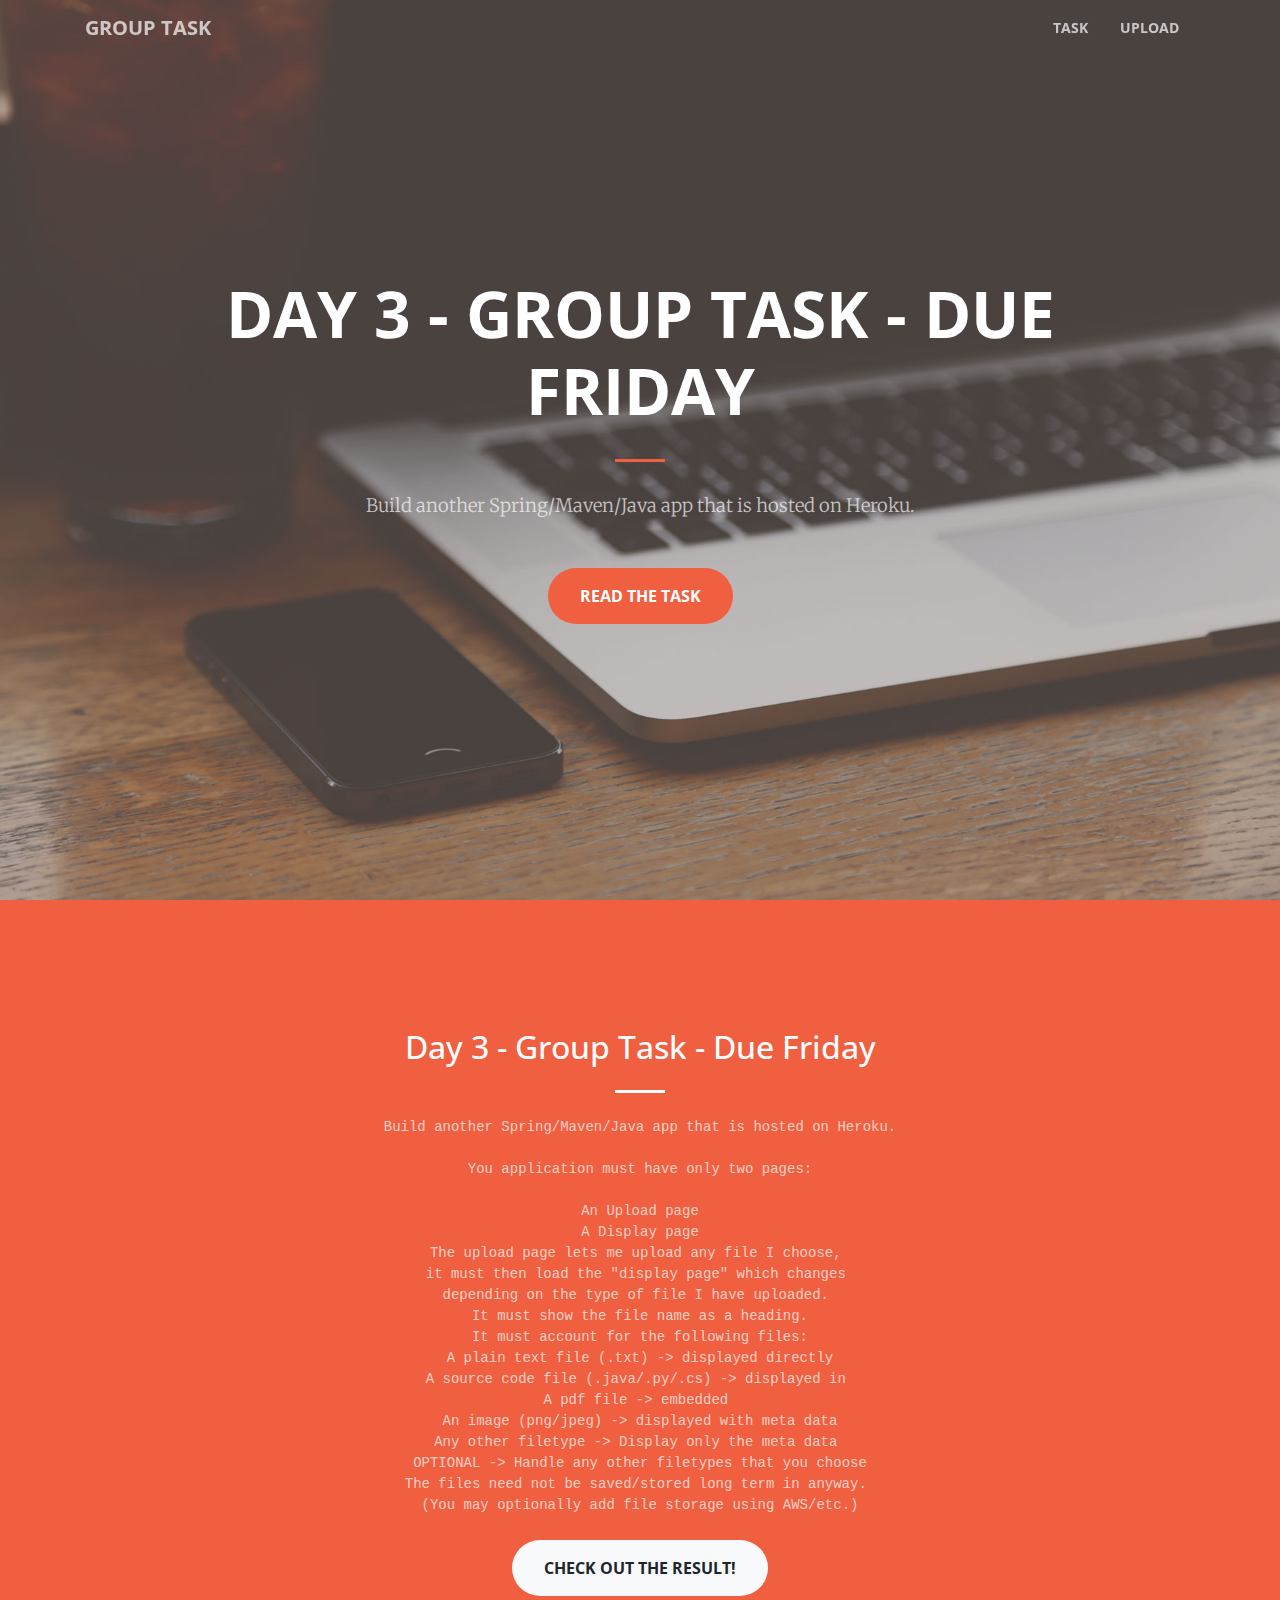
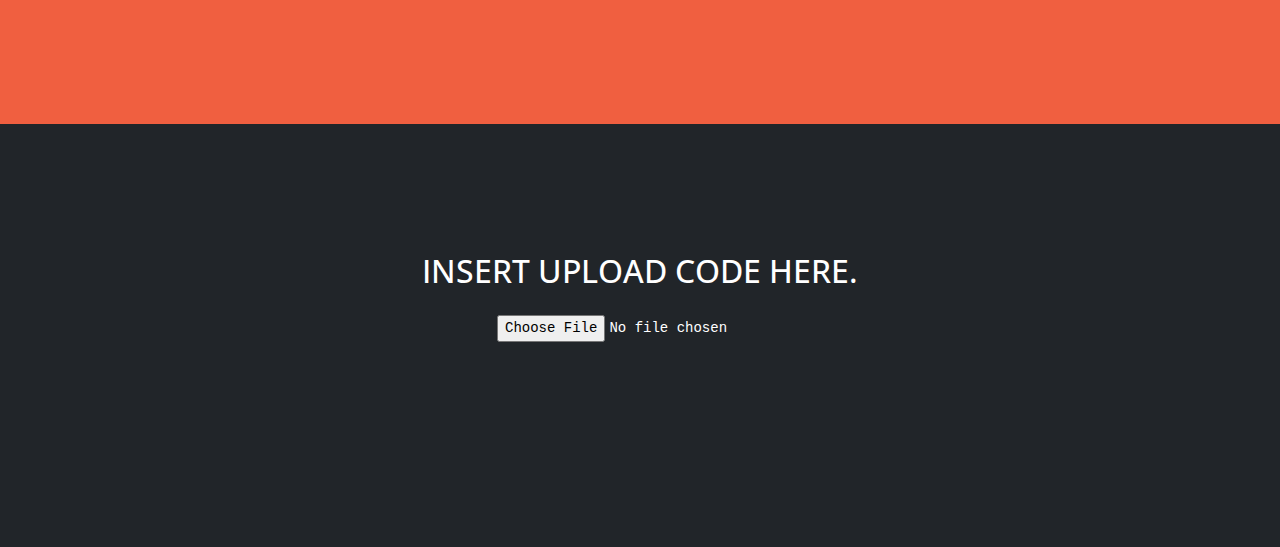
==== index.html @ e4bf0647 "Changes to html" ====
<!DOCTYPE html>
<html lang="no">

  <head>

    <meta charset="utf-8">
    <meta name="viewport" content="width=device-width, initial-scale=1, shrink-to-fit=no">
    <meta name="description" content="">
    <meta name="author" content="">

    <title>Weekly task, W4T2</title>

    <!-- Bootstrap core CSS -->
    <link href="vendor/bootstrap/css/bootstrap.min.css" rel="stylesheet">

    <!-- Custom fonts for this template -->
    <link href="vendor/fontawesome-free/css/all.min.css" rel="stylesheet" type="text/css">
    <link href='https://fonts.googleapis.com/css?family=Open+Sans:300italic,400italic,600italic,700italic,800italic,400,300,600,700,800' rel='stylesheet' type='text/css'>
    <link href='https://fonts.googleapis.com/css?family=Merriweather:400,300,300italic,400italic,700,700italic,900,900italic' rel='stylesheet' type='text/css'>

    <!-- Plugin CSS -->
    <link href="vendor/magnific-popup/magnific-popup.css" rel="stylesheet">

    <!-- Custom styles for this template -->
    <link href="css/creative.min.css" rel="stylesheet">

  </head>

  <body id="page-top">

    <!-- Navigation -->
    <nav class="navbar navbar-expand-lg navbar-light fixed-top" id="mainNav">
      <div class="container">
        <a class="navbar-brand js-scroll-trigger" href="#page-top">GROUP TASK</a>
        <button class="navbar-toggler navbar-toggler-right" type="button" data-toggle="collapse" data-target="#navbarResponsive" aria-controls="navbarResponsive" aria-expanded="false" aria-label="Toggle navigation">
          <span class="navbar-toggler-icon"></span>
        </button>
        <div class="collapse navbar-collapse" id="navbarResponsive">
          <ul class="navbar-nav ml-auto">
            <li class="nav-item">
              <a class="nav-link js-scroll-trigger" href="#task">Task</a>
            </li>
            <li class="nav-item">
              <a class="nav-link js-scroll-trigger" href="#upload">Upload</a>
            </li>
          </ul>
        </div>
      </div>
    </nav>

    <header class="masthead text-center text-white d-flex">
      <div class="container my-auto">
        <div class="row">
          <div class="col-lg-10 mx-auto">
            <h1 class="text-uppercase">
              <strong>Day 3 - Group Task - Due Friday</strong>
            </h1>
            <hr>
          </div>
          <div class="col-lg-8 mx-auto">
            <p class="text-faded mb-5">Build another Spring/Maven/Java app that is hosted on Heroku.</p>
            <a class="btn btn-primary btn-xl js-scroll-trigger" href="#task">Read the task</a>
          </div>
        </div>
      </div>
    </header>

    <section class="bg-primary" id="task">
      <div class="container">
        <div class="row">
          <div class="col-lg-8 mx-auto text-center">
            <h2 class="section-heading text-white">Day 3 - Group Task - Due Friday</h2>
            <hr class="light my-4">
            <pre class="text-faded mb-4">Build another Spring/Maven/Java app that is hosted on Heroku.

You application must have only two pages:

An Upload page
A Display page
The upload page lets me upload any file I choose, 
it must then load the "display page" which changes 
depending on the type of file I have uploaded. 
It must show the file name as a heading.
It must account for the following files:
A plain text file (.txt) -> displayed directly
A source code file (.java/.py/.cs) -> displayed in <code>
A pdf file -> embedded 
An image (png/jpeg) -> displayed with meta data
Any other filetype -> Display only the meta data 
OPTIONAL -> Handle any other filetypes that you choose
The files need not be saved/stored long term in anyway. 
(You may optionally add file storage using AWS/etc.)</pre>
            <a class="btn btn-light btn-xl js-scroll-trigger" href="#upload">Check out the result!</a>
          </div>
        </div>
      </div>
    </section>

    

    <section id ="upload" class="bg-dark text-white">
      <div class="container text-center">
        <h2 class="mb-4">INSERT UPLOAD CODE HERE.</h2>
        <form action="/action_page.php">
          <input type="file">
            </br>
          </br>
          <a  id="submit" class="btn btn-light btn-xl sr-button" href="second.html#present">Upload files</a>
        </form>
        
      </div>
    </section>


    <!-- Bootstrap core JavaScript -->
    <script src="vendor/jquery/jquery.min.js"></script>
    <script src="vendor/bootstrap/js/bootstrap.bundle.min.js"></script>

    <!-- Plugin JavaScript -->
    <script src="vendor/jquery-easing/jquery.easing.min.js"></script>
    <script src="vendor/scrollreveal/scrollreveal.min.js"></script>
    <script src="vendor/magnific-popup/jquery.magnific-popup.min.js"></script>

    <!-- Custom scripts for this template -->
    <script src="js/creative.min.js"></script>

  </body>

</html>
---- vendor/fontawesome-free/css/all.min.css ----
/*!
 * Font Awesome Free 5.3.1 by @fontawesome - https://fontawesome.com
 * License - https://fontawesome.com/license/free (Icons: CC BY 4.0, Fonts: SIL OFL 1.1, Code: MIT License)
 */
.fa,.fab,.fal,.far,.fas{-moz-osx-font-smoothing:grayscale;-webkit-font-smoothing:antialiased;display:inline-block;font-style:normal;font-variant:normal;text-rendering:auto;line-height:1}.fa-lg{font-size:1.33333em;line-height:.75em;vertical-align:-.0667em}.fa-xs{font-size:.75em}.fa-sm{font-size:.875em}.fa-1x{font-size:1em}.fa-2x{font-size:2em}.fa-3x{font-size:3em}.fa-4x{font-size:4em}.fa-5x{font-size:5em}.fa-6x{font-size:6em}.fa-7x{font-size:7em}.fa-8x{font-size:8em}.fa-9x{font-size:9em}.fa-10x{font-size:10em}.fa-fw{text-align:center;width:1.25em}.fa-ul{list-style-type:none;margin-left:2.5em;padding-left:0}.fa-ul>li{position:relative}.fa-li{left:-2em;position:absolute;text-align:center;width:2em;line-height:inherit}.fa-border{border:.08em solid #eee;border-radius:.1em;padding:.2em .25em .15em}.fa-pull-left{float:left}.fa-pull-right{float:right}.fa.fa-pull-left,.fab.fa-pull-left,.fal.fa-pull-left,.far.fa-pull-left,.fas.fa-pull-left{margin-right:.3em}.fa.fa-pull-right,.fab.fa-pull-right,.fal.fa-pull-right,.far.fa-pull-right,.fas.fa-pull-right{margin-left:.3em}.fa-spin{animation:fa-spin 2s infinite linear}.fa-pulse{animation:fa-spin 1s infinite steps(8)}@keyframes fa-spin{0%{transform:rotate(0deg)}to{transform:rotate(1turn)}}.fa-rotate-90{-ms-filter:"progid:DXImageTransform.Microsoft.BasicImage(rotation=1)";transform:rotate(90deg)}.fa-rotate-180{-ms-filter:"progid:DXImageTransform.Microsoft.BasicImage(rotation=2)";transform:rotate(180deg)}.fa-rotate-270{-ms-filter:"progid:DXImageTransform.Microsoft.BasicImage(rotation=3)";transform:rotate(270deg)}.fa-flip-horizontal{-ms-filter:"progid:DXImageTransform.Microsoft.BasicImage(rotation=0, mirror=1)";transform:scaleX(-1)}.fa-flip-vertical{transform:scaleY(-1)}.fa-flip-horizontal.fa-flip-vertical,.fa-flip-vertical{-ms-filter:"progid:DXImageTransform.Microsoft.BasicImage(rotation=2, mirror=1)"}.fa-flip-horizontal.fa-flip-vertical{transform:scale(-1)}:root .fa-flip-horizontal,:root .fa-flip-vertical,:root .fa-rotate-90,:root .fa-rotate-180,:root .fa-rotate-270{-webkit-filter:none;filter:none}.fa-stack{display:inline-block;height:2em;line-height:2em;position:relative;vertical-align:middle;width:2em}.fa-stack-1x,.fa-stack-2x{left:0;position:absolute;text-align:center;width:100%}.fa-stack-1x{line-height:inherit}.fa-stack-2x{font-size:2em}.fa-inverse{color:#fff}.fa-500px:before{content:"\f26e"}.fa-accessible-icon:before{content:"\f368"}.fa-accusoft:before{content:"\f369"}.fa-ad:before{content:"\f641"}.fa-address-book:before{content:"\f2b9"}.fa-address-card:before{content:"\f2bb"}.fa-adjust:before{content:"\f042"}.fa-adn:before{content:"\f170"}.fa-adversal:before{content:"\f36a"}.fa-affiliatetheme:before{content:"\f36b"}.fa-air-freshener:before{content:"\f5d0"}.fa-algolia:before{content:"\f36c"}.fa-align-center:before{content:"\f037"}.fa-align-justify:before{content:"\f039"}.fa-align-left:before{content:"\f036"}.fa-align-right:before{content:"\f038"}.fa-alipay:before{content:"\f642"}.fa-allergies:before{content:"\f461"}.fa-amazon:before{content:"\f270"}.fa-amazon-pay:before{content:"\f42c"}.fa-ambulance:before{content:"\f0f9"}.fa-american-sign-language-interpreting:before{content:"\f2a3"}.fa-amilia:before{content:"\f36d"}.fa-anchor:before{content:"\f13d"}.fa-android:before{content:"\f17b"}.fa-angellist:before{content:"\f209"}.fa-angle-double-down:before{content:"\f103"}.fa-angle-double-left:before{content:"\f100"}.fa-angle-double-right:before{content:"\f101"}.fa-angle-double-up:before{content:"\f102"}.fa-angle-down:before{content:"\f107"}.fa-angle-left:before{content:"\f104"}.fa-angle-right:before{content:"\f105"}.fa-angle-up:before{content:"\f106"}.fa-angry:before{content:"\f556"}.fa-angrycreative:before{content:"\f36e"}.fa-angular:before{content:"\f420"}.fa-ankh:before{content:"\f644"}.fa-app-store:before{content:"\f36f"}.fa-app-store-ios:before{content:"\f370"}.fa-apper:before{content:"\f371"}.fa-apple:before{content:"\f179"}.fa-apple-alt:before{content:"\f5d1"}.fa-apple-pay:before{content:"\f415"}.fa-archive:before{content:"\f187"}.fa-archway:before{content:"\f557"}.fa-arrow-alt-circle-down:before{content:"\f358"}.fa-arrow-alt-circle-left:before{content:"\f359"}.fa-arrow-alt-circle-right:before{content:"\f35a"}.fa-arrow-alt-circle-up:before{content:"\f35b"}.fa-arrow-circle-down:before{content:"\f0ab"}.fa-arrow-circle-left:before{content:"\f0a8"}.fa-arrow-circle-right:before{content:"\f0a9"}.fa-arrow-circle-up:before{content:"\f0aa"}.fa-arrow-down:before{content:"\f063"}.fa-arrow-left:before{content:"\f060"}.fa-arrow-right:before{content:"\f061"}.fa-arrow-up:before{content:"\f062"}.fa-arrows-alt:before{content:"\f0b2"}.fa-arrows-alt-h:before{content:"\f337"}.fa-arrows-alt-v:before{content:"\f338"}.fa-assistive-listening-systems:before{content:"\f2a2"}.fa-asterisk:before{content:"\f069"}.fa-asymmetrik:before{content:"\f372"}.fa-at:before{content:"\f1fa"}.fa-atlas:before{content:"\f558"}.fa-atom:before{content:"\f5d2"}.fa-audible:before{content:"\f373"}.fa-audio-description:before{content:"\f29e"}.fa-autoprefixer:before{content:"\f41c"}.fa-avianex:before{content:"\f374"}.fa-aviato:before{content:"\f421"}.fa-award:before{content:"\f559"}.fa-aws:before{content:"\f375"}.fa-backspace:before{content:"\f55a"}.fa-backward:before{content:"\f04a"}.fa-balance-scale:before{content:"\f24e"}.fa-ban:before{content:"\f05e"}.fa-band-aid:before{content:"\f462"}.fa-bandcamp:before{content:"\f2d5"}.fa-barcode:before{content:"\f02a"}.fa-bars:before{content:"\f0c9"}.fa-baseball-ball:before{content:"\f433"}.fa-basketball-ball:before{content:"\f434"}.fa-bath:before{content:"\f2cd"}.fa-battery-empty:before{content:"\f244"}.fa-battery-full:before{content:"\f240"}.fa-battery-half:before{content:"\f242"}.fa-battery-quarter:before{content:"\f243"}.fa-battery-three-quarters:before{content:"\f241"}.fa-bed:before{content:"\f236"}.fa-beer:before{content:"\f0fc"}.fa-behance:before{content:"\f1b4"}.fa-behance-square:before{content:"\f1b5"}.fa-bell:before{content:"\f0f3"}.fa-bell-slash:before{content:"\f1f6"}.fa-bezier-curve:before{content:"\f55b"}.fa-bible:before{content:"\f647"}.fa-bicycle:before{content:"\f206"}.fa-bimobject:before{content:"\f378"}.fa-binoculars:before{content:"\f1e5"}.fa-birthday-cake:before{content:"\f1fd"}.fa-bitbucket:before{content:"\f171"}.fa-bitcoin:before{content:"\f379"}.fa-bity:before{content:"\f37a"}.fa-black-tie:before{content:"\f27e"}.fa-blackberry:before{content:"\f37b"}.fa-blender:before{content:"\f517"}.fa-blind:before{content:"\f29d"}.fa-blogger:before{content:"\f37c"}.fa-blogger-b:before{content:"\f37d"}.fa-bluetooth:before{content:"\f293"}.fa-bluetooth-b:before{content:"\f294"}.fa-bold:before{content:"\f032"}.fa-bolt:before{content:"\f0e7"}.fa-bomb:before{content:"\f1e2"}.fa-bone:before{content:"\f5d7"}.fa-bong:before{content:"\f55c"}.fa-book:before{content:"\f02d"}.fa-book-open:before{content:"\f518"}.fa-book-reader:before{content:"\f5da"}.fa-bookmark:before{content:"\f02e"}.fa-bowling-ball:before{content:"\f436"}.fa-box:before{content:"\f466"}.fa-box-open:before{content:"\f49e"}.fa-boxes:before{content:"\f468"}.fa-braille:before{content:"\f2a1"}.fa-brain:before{content:"\f5dc"}.fa-briefcase:before{content:"\f0b1"}.fa-briefcase-medical:before{content:"\f469"}.fa-broadcast-tower:before{content:"\f519"}.fa-broom:before{content:"\f51a"}.fa-brush:before{content:"\f55d"}.fa-btc:before{content:"\f15a"}.fa-bug:before{content:"\f188"}.fa-building:before{content:"\f1ad"}.fa-bullhorn:before{content:"\f0a1"}.fa-bullseye:before{content:"\f140"}.fa-burn:before{content:"\f46a"}.fa-buromobelexperte:before{content:"\f37f"}.fa-bus:before{content:"\f207"}.fa-bus-alt:before{content:"\f55e"}.fa-business-time:before{content:"\f64a"}.fa-buysellads:before{content:"\f20d"}.fa-calculator:before{content:"\f1ec"}.fa-calendar:before{content:"\f133"}.fa-calendar-alt:before{content:"\f073"}.fa-calendar-check:before{content:"\f274"}.fa-calendar-minus:before{content:"\f272"}.fa-calendar-plus:before{content:"\f271"}.fa-calendar-times:before{content:"\f273"}.fa-camera:before{content:"\f030"}.fa-camera-retro:before{content:"\f083"}.fa-cannabis:before{content:"\f55f"}.fa-capsules:before{content:"\f46b"}.fa-car:before{content:"\f1b9"}.fa-car-alt:before{content:"\f5de"}.fa-car-battery:before{content:"\f5df"}.fa-car-crash:before{content:"\f5e1"}.fa-car-side:before{content:"\f5e4"}.fa-caret-down:before{content:"\f0d7"}.fa-caret-left:before{content:"\f0d9"}.fa-caret-right:before{content:"\f0da"}.fa-caret-square-down:before{content:"\f150"}.fa-caret-square-left:before{content:"\f191"}.fa-caret-square-right:before{content:"\f152"}.fa-caret-square-up:before{content:"\f151"}.fa-caret-up:before{content:"\f0d8"}.fa-cart-arrow-down:before{content:"\f218"}.fa-cart-plus:before{content:"\f217"}.fa-cc-amazon-pay:before{content:"\f42d"}.fa-cc-amex:before{content:"\f1f3"}.fa-cc-apple-pay:before{content:"\f416"}.fa-cc-diners-club:before{content:"\f24c"}.fa-cc-discover:before{content:"\f1f2"}.fa-cc-jcb:before{content:"\f24b"}.fa-cc-mastercard:before{content:"\f1f1"}.fa-cc-paypal:before{content:"\f1f4"}.fa-cc-stripe:before{content:"\f1f5"}.fa-cc-visa:before{content:"\f1f0"}.fa-centercode:before{content:"\f380"}.fa-certificate:before{content:"\f0a3"}.fa-chalkboard:before{content:"\f51b"}.fa-chalkboard-teacher:before{content:"\f51c"}.fa-charging-station:before{content:"\f5e7"}.fa-chart-area:before{content:"\f1fe"}.fa-chart-bar:before{content:"\f080"}.fa-chart-line:before{content:"\f201"}.fa-chart-pie:before{content:"\f200"}.fa-check:before{content:"\f00c"}.fa-check-circle:before{content:"\f058"}.fa-check-double:before{content:"\f560"}.fa-check-square:before{content:"\f14a"}.fa-chess:before{content:"\f439"}.fa-chess-bishop:before{content:"\f43a"}.fa-chess-board:before{content:"\f43c"}.fa-chess-king:before{content:"\f43f"}.fa-chess-knight:before{content:"\f441"}.fa-chess-pawn:before{content:"\f443"}.fa-chess-queen:before{content:"\f445"}.fa-chess-rook:before{content:"\f447"}.fa-chevron-circle-down:before{content:"\f13a"}.fa-chevron-circle-left:before{content:"\f137"}.fa-chevron-circle-right:before{content:"\f138"}.fa-chevron-circle-up:before{content:"\f139"}.fa-chevron-down:before{content:"\f078"}.fa-chevron-left:before{content:"\f053"}.fa-chevron-right:before{content:"\f054"}.fa-chevron-up:before{content:"\f077"}.fa-child:before{content:"\f1ae"}.fa-chrome:before{content:"\f268"}.fa-church:before{content:"\f51d"}.fa-circle:before{content:"\f111"}.fa-circle-notch:before{content:"\f1ce"}.fa-city:before{content:"\f64f"}.fa-clipboard:before{content:"\f328"}.fa-clipboard-check:before{content:"\f46c"}.fa-clipboard-list:before{content:"\f46d"}.fa-clock:before{content:"\f017"}.fa-clone:before{content:"\f24d"}.fa-closed-captioning:before{content:"\f20a"}.fa-cloud:before{content:"\f0c2"}.fa-cloud-download-alt:before{content:"\f381"}.fa-cloud-upload-alt:before{content:"\f382"}.fa-cloudscale:before{content:"\f383"}.fa-cloudsmith:before{content:"\f384"}.fa-cloudversify:before{content:"\f385"}.fa-cocktail:before{content:"\f561"}.fa-code:before{content:"\f121"}.fa-code-branch:before{content:"\f126"}.fa-codepen:before{content:"\f1cb"}.fa-codiepie:before{content:"\f284"}.fa-coffee:before{content:"\f0f4"}.fa-cog:before{content:"\f013"}.fa-cogs:before{content:"\f085"}.fa-coins:before{content:"\f51e"}.fa-columns:before{content:"\f0db"}.fa-comment:before{content:"\f075"}.fa-comment-alt:before{content:"\f27a"}.fa-comment-dollar:before{content:"\f651"}.fa-comment-dots:before{content:"\f4ad"}.fa-comment-slash:before{content:"\f4b3"}.fa-comments:before{content:"\f086"}.fa-comments-dollar:before{content:"\f653"}.fa-compact-disc:before{content:"\f51f"}.fa-compass:before{content:"\f14e"}.fa-compress:before{content:"\f066"}.fa-concierge-bell:before{content:"\f562"}.fa-connectdevelop:before{content:"\f20e"}.fa-contao:before{content:"\f26d"}.fa-cookie:before{content:"\f563"}.fa-cookie-bite:before{content:"\f564"}.fa-copy:before{content:"\f0c5"}.fa-copyright:before{content:"\f1f9"}.fa-couch:before{content:"\f4b8"}.fa-cpanel:before{content:"\f388"}.fa-creative-commons:before{content:"\f25e"}.fa-creative-commons-by:before{content:"\f4e7"}.fa-creative-commons-nc:before{content:"\f4e8"}.fa-creative-commons-nc-eu:before{content:"\f4e9"}.fa-creative-commons-nc-jp:before{content:"\f4ea"}.fa-creative-commons-nd:before{content:"\f4eb"}.fa-creative-commons-pd:before{content:"\f4ec"}.fa-creative-commons-pd-alt:before{content:"\f4ed"}.fa-creative-commons-remix:before{content:"\f4ee"}.fa-creative-commons-sa:before{content:"\f4ef"}.fa-creative-commons-sampling:before{content:"\f4f0"}.fa-creative-commons-sampling-plus:before{content:"\f4f1"}.fa-creative-commons-share:before{content:"\f4f2"}.fa-credit-card:before{content:"\f09d"}.fa-crop:before{content:"\f125"}.fa-crop-alt:before{content:"\f565"}.fa-cross:before{content:"\f654"}.fa-crosshairs:before{content:"\f05b"}.fa-crow:before{content:"\f520"}.fa-crown:before{content:"\f521"}.fa-css3:before{content:"\f13c"}.fa-css3-alt:before{content:"\f38b"}.fa-cube:before{content:"\f1b2"}.fa-cubes:before{content:"\f1b3"}.fa-cut:before{content:"\f0c4"}.fa-cuttlefish:before{content:"\f38c"}.fa-d-and-d:before{content:"\f38d"}.fa-dashcube:before{content:"\f210"}.fa-database:before{content:"\f1c0"}.fa-deaf:before{content:"\f2a4"}.fa-delicious:before{content:"\f1a5"}.fa-deploydog:before{content:"\f38e"}.fa-deskpro:before{content:"\f38f"}.fa-desktop:before{content:"\f108"}.fa-deviantart:before{content:"\f1bd"}.fa-dharmachakra:before{content:"\f655"}.fa-diagnoses:before{content:"\f470"}.fa-dice:before{content:"\f522"}.fa-dice-five:before{content:"\f523"}.fa-dice-four:before{content:"\f524"}.fa-dice-one:before{content:"\f525"}.fa-dice-six:before{content:"\f526"}.fa-dice-three:before{content:"\f527"}.fa-dice-two:before{content:"\f528"}.fa-digg:before{content:"\f1a6"}.fa-digital-ocean:before{content:"\f391"}.fa-digital-tachograph:before{content:"\f566"}.fa-directions:before{content:"\f5eb"}.fa-discord:before{content:"\f392"}.fa-discourse:before{content:"\f393"}.fa-divide:before{content:"\f529"}.fa-dizzy:before{content:"\f567"}.fa-dna:before{content:"\f471"}.fa-dochub:before{content:"\f394"}.fa-docker:before{content:"\f395"}.fa-dollar-sign:before{content:"\f155"}.fa-dolly:before{content:"\f472"}.fa-dolly-flatbed:before{content:"\f474"}.fa-donate:before{content:"\f4b9"}.fa-door-closed:before{content:"\f52a"}.fa-door-open:before{content:"\f52b"}.fa-dot-circle:before{content:"\f192"}.fa-dove:before{content:"\f4ba"}.fa-download:before{content:"\f019"}.fa-draft2digital:before{content:"\f396"}.fa-drafting-compass:before{content:"\f568"}.fa-draw-polygon:before{content:"\f5ee"}.fa-dribbble:before{content:"\f17d"}.fa-dribbble-square:before{content:"\f397"}.fa-dropbox:before{content:"\f16b"}.fa-drum:before{content:"\f569"}.fa-drum-steelpan:before{content:"\f56a"}.fa-drupal:before{content:"\f1a9"}.fa-dumbbell:before{content:"\f44b"}.fa-dyalog:before{content:"\f399"}.fa-earlybirds:before{content:"\f39a"}.fa-ebay:before{content:"\f4f4"}.fa-edge:before{content:"\f282"}.fa-edit:before{content:"\f044"}.fa-eject:before{content:"\f052"}.fa-elementor:before{content:"\f430"}.fa-ellipsis-h:before{content:"\f141"}.fa-ellipsis-v:before{content:"\f142"}.fa-ello:before{content:"\f5f1"}.fa-ember:before{content:"\f423"}.fa-empire:before{content:"\f1d1"}.fa-envelope:before{content:"\f0e0"}.fa-envelope-open:before{content:"\f2b6"}.fa-envelope-open-text:before{content:"\f658"}.fa-envelope-square:before{content:"\f199"}.fa-envira:before{content:"\f299"}.fa-equals:before{content:"\f52c"}.fa-eraser:before{content:"\f12d"}.fa-erlang:before{content:"\f39d"}.fa-ethereum:before{content:"\f42e"}.fa-etsy:before{content:"\f2d7"}.fa-euro-sign:before{content:"\f153"}.fa-exchange-alt:before{content:"\f362"}.fa-exclamation:before{content:"\f12a"}.fa-exclamation-circle:before{content:"\f06a"}.fa-exclamation-triangle:before{content:"\f071"}.fa-expand:before{content:"\f065"}.fa-expand-arrows-alt:before{content:"\f31e"}.fa-expeditedssl:before{content:"\f23e"}.fa-external-link-alt:before{content:"\f35d"}.fa-external-link-square-alt:before{content:"\f360"}.fa-eye:before{content:"\f06e"}.fa-eye-dropper:before{content:"\f1fb"}.fa-eye-slash:before{content:"\f070"}.fa-facebook:before{content:"\f09a"}.fa-facebook-f:before{content:"\f39e"}.fa-facebook-messenger:before{content:"\f39f"}.fa-facebook-square:before{content:"\f082"}.fa-fast-backward:before{content:"\f049"}.fa-fast-forward:before{content:"\f050"}.fa-fax:before{content:"\f1ac"}.fa-feather:before{content:"\f52d"}.fa-feather-alt:before{content:"\f56b"}.fa-female:before{content:"\f182"}.fa-fighter-jet:before{content:"\f0fb"}.fa-file:before{content:"\f15b"}.fa-file-alt:before{content:"\f15c"}.fa-file-archive:before{content:"\f1c6"}.fa-file-audio:before{content:"\f1c7"}.fa-file-code:before{content:"\f1c9"}.fa-file-contract:before{content:"\f56c"}.fa-file-download:before{content:"\f56d"}.fa-file-excel:before{content:"\f1c3"}.fa-file-export:before{content:"\f56e"}.fa-file-image:before{content:"\f1c5"}.fa-file-import:before{content:"\f56f"}.fa-file-invoice:before{content:"\f570"}.fa-file-invoice-dollar:before{content:"\f571"}.fa-file-medical:before{content:"\f477"}.fa-file-medical-alt:before{content:"\f478"}.fa-file-pdf:before{content:"\f1c1"}.fa-file-powerpoint:before{content:"\f1c4"}.fa-file-prescription:before{content:"\f572"}.fa-file-signature:before{content:"\f573"}.fa-file-upload:before{content:"\f574"}.fa-file-video:before{content:"\f1c8"}.fa-file-word:before{content:"\f1c2"}.fa-fill:before{content:"\f575"}.fa-fill-drip:before{content:"\f576"}.fa-film:before{content:"\f008"}.fa-filter:before{content:"\f0b0"}.fa-fingerprint:before{content:"\f577"}.fa-fire:before{content:"\f06d"}.fa-fire-extinguisher:before{content:"\f134"}.fa-firefox:before{content:"\f269"}.fa-first-aid:before{content:"\f479"}.fa-first-order:before{content:"\f2b0"}.fa-first-order-alt:before{content:"\f50a"}.fa-firstdraft:before{content:"\f3a1"}.fa-fish:before{content:"\f578"}.fa-flag:before{content:"\f024"}.fa-flag-checkered:before{content:"\f11e"}.fa-flask:before{content:"\f0c3"}.fa-flickr:before{content:"\f16e"}.fa-flipboard:before{content:"\f44d"}.fa-flushed:before{content:"\f579"}.fa-fly:before{content:"\f417"}.fa-folder:before{content:"\f07b"}.fa-folder-minus:before{content:"\f65d"}.fa-folder-open:before{content:"\f07c"}.fa-folder-plus:before{content:"\f65e"}.fa-font:before{content:"\f031"}.fa-font-awesome:before{content:"\f2b4"}.fa-font-awesome-alt:before{content:"\f35c"}.fa-font-awesome-flag:before{content:"\f425"}.fa-font-awesome-logo-full:before{content:"\f4e6"}.fa-fonticons:before{content:"\f280"}.fa-fonticons-fi:before{content:"\f3a2"}.fa-football-ball:before{content:"\f44e"}.fa-fort-awesome:before{content:"\f286"}.fa-fort-awesome-alt:before{content:"\f3a3"}.fa-forumbee:before{content:"\f211"}.fa-forward:before{content:"\f04e"}.fa-foursquare:before{content:"\f180"}.fa-free-code-camp:before{content:"\f2c5"}.fa-freebsd:before{content:"\f3a4"}.fa-frog:before{content:"\f52e"}.fa-frown:before{content:"\f119"}.fa-frown-open:before{content:"\f57a"}.fa-fulcrum:before{content:"\f50b"}.fa-funnel-dollar:before{content:"\f662"}.fa-futbol:before{content:"\f1e3"}.fa-galactic-republic:before{content:"\f50c"}.fa-galactic-senate:before{content:"\f50d"}.fa-gamepad:before{content:"\f11b"}.fa-gas-pump:before{content:"\f52f"}.fa-gavel:before{content:"\f0e3"}.fa-gem:before{content:"\f3a5"}.fa-genderless:before{content:"\f22d"}.fa-get-pocket:before{content:"\f265"}.fa-gg:before{content:"\f260"}.fa-gg-circle:before{content:"\f261"}.fa-gift:before{content:"\f06b"}.fa-git:before{content:"\f1d3"}.fa-git-square:before{content:"\f1d2"}.fa-github:before{content:"\f09b"}.fa-github-alt:before{content:"\f113"}.fa-github-square:before{content:"\f092"}.fa-gitkraken:before{content:"\f3a6"}.fa-gitlab:before{content:"\f296"}.fa-gitter:before{content:"\f426"}.fa-glass-martini:before{content:"\f000"}.fa-glass-martini-alt:before{content:"\f57b"}.fa-glasses:before{content:"\f530"}.fa-glide:before{content:"\f2a5"}.fa-glide-g:before{content:"\f2a6"}.fa-globe:before{content:"\f0ac"}.fa-globe-africa:before{content:"\f57c"}.fa-globe-americas:before{content:"\f57d"}.fa-globe-asia:before{content:"\f57e"}.fa-gofore:before{content:"\f3a7"}.fa-golf-ball:before{content:"\f450"}.fa-goodreads:before{content:"\f3a8"}.fa-goodreads-g:before{content:"\f3a9"}.fa-google:before{content:"\f1a0"}.fa-google-drive:before{content:"\f3aa"}.fa-google-play:before{content:"\f3ab"}.fa-google-plus:before{content:"\f2b3"}.fa-google-plus-g:before{content:"\f0d5"}.fa-google-plus-square:before{content:"\f0d4"}.fa-google-wallet:before{content:"\f1ee"}.fa-gopuram:before{content:"\f664"}.fa-graduation-cap:before{content:"\f19d"}.fa-gratipay:before{content:"\f184"}.fa-grav:before{content:"\f2d6"}.fa-greater-than:before{content:"\f531"}.fa-greater-than-equal:before{content:"\f532"}.fa-grimace:before{content:"\f57f"}.fa-grin:before{content:"\f580"}.fa-grin-alt:before{content:"\f581"}.fa-grin-beam:before{content:"\f582"}.fa-grin-beam-sweat:before{content:"\f583"}.fa-grin-hearts:before{content:"\f584"}.fa-grin-squint:before{content:"\f585"}.fa-grin-squint-tears:before{content:"\f586"}.fa-grin-stars:before{content:"\f587"}.fa-grin-tears:before{content:"\f588"}.fa-grin-tongue:before{content:"\f589"}.fa-grin-tongue-squint:before{content:"\f58a"}.fa-grin-tongue-wink:before{content:"\f58b"}.fa-grin-wink:before{content:"\f58c"}.fa-grip-horizontal:before{content:"\f58d"}.fa-grip-vertical:before{content:"\f58e"}.fa-gripfire:before{content:"\f3ac"}.fa-grunt:before{content:"\f3ad"}.fa-gulp:before{content:"\f3ae"}.fa-h-square:before{content:"\f0fd"}.fa-hacker-news:before{content:"\f1d4"}.fa-hacker-news-square:before{content:"\f3af"}.fa-hackerrank:before{content:"\f5f7"}.fa-hamsa:before{content:"\f665"}.fa-hand-holding:before{content:"\f4bd"}.fa-hand-holding-heart:before{content:"\f4be"}.fa-hand-holding-usd:before{content:"\f4c0"}.fa-hand-lizard:before{content:"\f258"}.fa-hand-paper:before{content:"\f256"}.fa-hand-peace:before{content:"\f25b"}.fa-hand-point-down:before{content:"\f0a7"}.fa-hand-point-left:before{content:"\f0a5"}.fa-hand-point-right:before{content:"\f0a4"}.fa-hand-point-up:before{content:"\f0a6"}.fa-hand-pointer:before{content:"\f25a"}.fa-hand-rock:before{content:"\f255"}.fa-hand-scissors:before{content:"\f257"}.fa-hand-spock:before{content:"\f259"}.fa-hands:before{content:"\f4c2"}.fa-hands-helping:before{content:"\f4c4"}.fa-handshake:before{content:"\f2b5"}.fa-hashtag:before{content:"\f292"}.fa-haykal:before{content:"\f666"}.fa-hdd:before{content:"\f0a0"}.fa-heading:before{content:"\f1dc"}.fa-headphones:before{content:"\f025"}.fa-headphones-alt:before{content:"\f58f"}.fa-headset:before{content:"\f590"}.fa-heart:before{content:"\f004"}.fa-heartbeat:before{content:"\f21e"}.fa-helicopter:before{content:"\f533"}.fa-highlighter:before{content:"\f591"}.fa-hips:before{content:"\f452"}.fa-hire-a-helper:before{content:"\f3b0"}.fa-history:before{content:"\f1da"}.fa-hockey-puck:before{content:"\f453"}.fa-home:before{content:"\f015"}.fa-hooli:before{content:"\f427"}.fa-hornbill:before{content:"\f592"}.fa-hospital:before{content:"\f0f8"}.fa-hospital-alt:before{content:"\f47d"}.fa-hospital-symbol:before{content:"\f47e"}.fa-hot-tub:before{content:"\f593"}.fa-hotel:before{content:"\f594"}.fa-hotjar:before{content:"\f3b1"}.fa-hourglass:before{content:"\f254"}.fa-hourglass-end:before{content:"\f253"}.fa-hourglass-half:before{content:"\f252"}.fa-hourglass-start:before{content:"\f251"}.fa-houzz:before{content:"\f27c"}.fa-html5:before{content:"\f13b"}.fa-hubspot:before{content:"\f3b2"}.fa-i-cursor:before{content:"\f246"}.fa-id-badge:before{content:"\f2c1"}.fa-id-card:before{content:"\f2c2"}.fa-id-card-alt:before{content:"\f47f"}.fa-image:before{content:"\f03e"}.fa-images:before{content:"\f302"}.fa-imdb:before{content:"\f2d8"}.fa-inbox:before{content:"\f01c"}.fa-indent:before{content:"\f03c"}.fa-industry:before{content:"\f275"}.fa-infinity:before{content:"\f534"}.fa-info:before{content:"\f129"}.fa-info-circle:before{content:"\f05a"}.fa-instagram:before{content:"\f16d"}.fa-internet-explorer:before{content:"\f26b"}.fa-ioxhost:before{content:"\f208"}.fa-italic:before{content:"\f033"}.fa-itunes:before{content:"\f3b4"}.fa-itunes-note:before{content:"\f3b5"}.fa-java:before{content:"\f4e4"}.fa-jedi:before{content:"\f669"}.fa-jedi-order:before{content:"\f50e"}.fa-jenkins:before{content:"\f3b6"}.fa-joget:before{content:"\f3b7"}.fa-joint:before{content:"\f595"}.fa-joomla:before{content:"\f1aa"}.fa-journal-whills:before{content:"\f66a"}.fa-js:before{content:"\f3b8"}.fa-js-square:before{content:"\f3b9"}.fa-jsfiddle:before{content:"\f1cc"}.fa-kaaba:before{content:"\f66b"}.fa-kaggle:before{content:"\f5fa"}.fa-key:before{content:"\f084"}.fa-keybase:before{content:"\f4f5"}.fa-keyboard:before{content:"\f11c"}.fa-keycdn:before{content:"\f3ba"}.fa-khanda:before{content:"\f66d"}.fa-kickstarter:before{content:"\f3bb"}.fa-kickstarter-k:before{content:"\f3bc"}.fa-kiss:before{content:"\f596"}.fa-kiss-beam:before{content:"\f597"}.fa-kiss-wink-heart:before{content:"\f598"}.fa-kiwi-bird:before{content:"\f535"}.fa-korvue:before{content:"\f42f"}.fa-landmark:before{content:"\f66f"}.fa-language:before{content:"\f1ab"}.fa-laptop:before{content:"\f109"}.fa-laptop-code:before{content:"\f5fc"}.fa-laravel:before{content:"\f3bd"}.fa-lastfm:before{content:"\f202"}.fa-lastfm-square:before{content:"\f203"}.fa-laugh:before{content:"\f599"}.fa-laugh-beam:before{content:"\f59a"}.fa-laugh-squint:before{content:"\f59b"}.fa-laugh-wink:before{content:"\f59c"}.fa-layer-group:before{content:"\f5fd"}.fa-leaf:before{content:"\f06c"}.fa-leanpub:before{content:"\f212"}.fa-lemon:before{content:"\f094"}.fa-less:before{content:"\f41d"}.fa-less-than:before{content:"\f536"}.fa-less-than-equal:before{content:"\f537"}.fa-level-down-alt:before{content:"\f3be"}.fa-level-up-alt:before{content:"\f3bf"}.fa-life-ring:before{content:"\f1cd"}.fa-lightbulb:before{content:"\f0eb"}.fa-line:before{content:"\f3c0"}.fa-link:before{content:"\f0c1"}.fa-linkedin:before{content:"\f08c"}.fa-linkedin-in:before{content:"\f0e1"}.fa-linode:before{content:"\f2b8"}.fa-linux:before{content:"\f17c"}.fa-lira-sign:before{content:"\f195"}.fa-list:before{content:"\f03a"}.fa-list-alt:before{content:"\f022"}.fa-list-ol:before{content:"\f0cb"}.fa-list-ul:before{content:"\f0ca"}.fa-location-arrow:before{content:"\f124"}.fa-lock:before{content:"\f023"}.fa-lock-open:before{content:"\f3c1"}.fa-long-arrow-alt-down:before{content:"\f309"}.fa-long-arrow-alt-left:before{content:"\f30a"}.fa-long-arrow-alt-right:before{content:"\f30b"}.fa-long-arrow-alt-up:before{content:"\f30c"}.fa-low-vision:before{content:"\f2a8"}.fa-luggage-cart:before{content:"\f59d"}.fa-lyft:before{content:"\f3c3"}.fa-magento:before{content:"\f3c4"}.fa-magic:before{content:"\f0d0"}.fa-magnet:before{content:"\f076"}.fa-mail-bulk:before{content:"\f674"}.fa-mailchimp:before{content:"\f59e"}.fa-male:before{content:"\f183"}.fa-mandalorian:before{content:"\f50f"}.fa-map:before{content:"\f279"}.fa-map-marked:before{content:"\f59f"}.fa-map-marked-alt:before{content:"\f5a0"}.fa-map-marker:before{content:"\f041"}.fa-map-marker-alt:before{content:"\f3c5"}.fa-map-pin:before{content:"\f276"}.fa-map-signs:before{content:"\f277"}.fa-markdown:before{content:"\f60f"}.fa-marker:before{content:"\f5a1"}.fa-mars:before{content:"\f222"}.fa-mars-double:before{content:"\f227"}.fa-mars-stroke:before{content:"\f229"}.fa-mars-stroke-h:before{content:"\f22b"}.fa-mars-stroke-v:before{content:"\f22a"}.fa-mastodon:before{content:"\f4f6"}.fa-maxcdn:before{content:"\f136"}.fa-medal:before{content:"\f5a2"}.fa-medapps:before{content:"\f3c6"}.fa-medium:before{content:"\f23a"}.fa-medium-m:before{content:"\f3c7"}.fa-medkit:before{content:"\f0fa"}.fa-medrt:before{content:"\f3c8"}.fa-meetup:before{content:"\f2e0"}.fa-megaport:before{content:"\f5a3"}.fa-meh:before{content:"\f11a"}.fa-meh-blank:before{content:"\f5a4"}.fa-meh-rolling-eyes:before{content:"\f5a5"}.fa-memory:before{content:"\f538"}.fa-menorah:before{content:"\f676"}.fa-mercury:before{content:"\f223"}.fa-microchip:before{content:"\f2db"}.fa-microphone:before{content:"\f130"}.fa-microphone-alt:before{content:"\f3c9"}.fa-microphone-alt-slash:before{content:"\f539"}.fa-microphone-slash:before{content:"\f131"}.fa-microscope:before{content:"\f610"}.fa-microsoft:before{content:"\f3ca"}.fa-minus:before{content:"\f068"}.fa-minus-circle:before{content:"\f056"}.fa-minus-square:before{content:"\f146"}.fa-mix:before{content:"\f3cb"}.fa-mixcloud:before{content:"\f289"}.fa-mizuni:before{content:"\f3cc"}.fa-mobile:before{content:"\f10b"}.fa-mobile-alt:before{content:"\f3cd"}.fa-modx:before{content:"\f285"}.fa-monero:before{content:"\f3d0"}.fa-money-bill:before{content:"\f0d6"}.fa-money-bill-alt:before{content:"\f3d1"}.fa-money-bill-wave:before{content:"\f53a"}.fa-money-bill-wave-alt:before{content:"\f53b"}.fa-money-check:before{content:"\f53c"}.fa-money-check-alt:before{content:"\f53d"}.fa-monument:before{content:"\f5a6"}.fa-moon:before{content:"\f186"}.fa-mortar-pestle:before{content:"\f5a7"}.fa-mosque:before{content:"\f678"}.fa-motorcycle:before{content:"\f21c"}.fa-mouse-pointer:before{content:"\f245"}.fa-music:before{content:"\f001"}.fa-napster:before{content:"\f3d2"}.fa-neos:before{content:"\f612"}.fa-neuter:before{content:"\f22c"}.fa-newspaper:before{content:"\f1ea"}.fa-nimblr:before{content:"\f5a8"}.fa-nintendo-switch:before{content:"\f418"}.fa-node:before{content:"\f419"}.fa-node-js:before{content:"\f3d3"}.fa-not-equal:before{content:"\f53e"}.fa-notes-medical:before{content:"\f481"}.fa-npm:before{content:"\f3d4"}.fa-ns8:before{content:"\f3d5"}.fa-nutritionix:before{content:"\f3d6"}.fa-object-group:before{content:"\f247"}.fa-object-ungroup:before{content:"\f248"}.fa-odnoklassniki:before{content:"\f263"}.fa-odnoklassniki-square:before{content:"\f264"}.fa-oil-can:before{content:"\f613"}.fa-old-republic:before{content:"\f510"}.fa-om:before{content:"\f679"}.fa-opencart:before{content:"\f23d"}.fa-openid:before{content:"\f19b"}.fa-opera:before{content:"\f26a"}.fa-optin-monster:before{content:"\f23c"}.fa-osi:before{content:"\f41a"}.fa-outdent:before{content:"\f03b"}.fa-page4:before{content:"\f3d7"}.fa-pagelines:before{content:"\f18c"}.fa-paint-brush:before{content:"\f1fc"}.fa-paint-roller:before{content:"\f5aa"}.fa-palette:before{content:"\f53f"}.fa-palfed:before{content:"\f3d8"}.fa-pallet:before{content:"\f482"}.fa-paper-plane:before{content:"\f1d8"}.fa-paperclip:before{content:"\f0c6"}.fa-parachute-box:before{content:"\f4cd"}.fa-paragraph:before{content:"\f1dd"}.fa-parking:before{content:"\f540"}.fa-passport:before{content:"\f5ab"}.fa-pastafarianism:before{content:"\f67b"}.fa-paste:before{content:"\f0ea"}.fa-patreon:before{content:"\f3d9"}.fa-pause:before{content:"\f04c"}.fa-pause-circle:before{content:"\f28b"}.fa-paw:before{content:"\f1b0"}.fa-paypal:before{content:"\f1ed"}.fa-peace:before{content:"\f67c"}.fa-pen:before{content:"\f304"}.fa-pen-alt:before{content:"\f305"}.fa-pen-fancy:before{content:"\f5ac"}.fa-pen-nib:before{content:"\f5ad"}.fa-pen-square:before{content:"\f14b"}.fa-pencil-alt:before{content:"\f303"}.fa-pencil-ruler:before{content:"\f5ae"}.fa-people-carry:before{content:"\f4ce"}.fa-percent:before{content:"\f295"}.fa-percentage:before{content:"\f541"}.fa-periscope:before{content:"\f3da"}.fa-phabricator:before{content:"\f3db"}.fa-phoenix-framework:before{content:"\f3dc"}.fa-phoenix-squadron:before{content:"\f511"}.fa-phone:before{content:"\f095"}.fa-phone-slash:before{content:"\f3dd"}.fa-phone-square:before{content:"\f098"}.fa-phone-volume:before{content:"\f2a0"}.fa-php:before{content:"\f457"}.fa-pied-piper:before{content:"\f2ae"}.fa-pied-piper-alt:before{content:"\f1a8"}.fa-pied-piper-hat:before{content:"\f4e5"}.fa-pied-piper-pp:before{content:"\f1a7"}.fa-piggy-bank:before{content:"\f4d3"}.fa-pills:before{content:"\f484"}.fa-pinterest:before{content:"\f0d2"}.fa-pinterest-p:before{content:"\f231"}.fa-pinterest-square:before{content:"\f0d3"}.fa-place-of-worship:before{content:"\f67f"}.fa-plane:before{content:"\f072"}.fa-plane-arrival:before{content:"\f5af"}.fa-plane-departure:before{content:"\f5b0"}.fa-play:before{content:"\f04b"}.fa-play-circle:before{content:"\f144"}.fa-playstation:before{content:"\f3df"}.fa-plug:before{content:"\f1e6"}.fa-plus:before{content:"\f067"}.fa-plus-circle:before{content:"\f055"}.fa-plus-square:before{content:"\f0fe"}.fa-podcast:before{content:"\f2ce"}.fa-poll:before{content:"\f681"}.fa-poll-h:before{content:"\f682"}.fa-poo:before{content:"\f2fe"}.fa-poop:before{content:"\f619"}.fa-portrait:before{content:"\f3e0"}.fa-pound-sign:before{content:"\f154"}.fa-power-off:before{content:"\f011"}.fa-pray:before{content:"\f683"}.fa-praying-hands:before{content:"\f684"}.fa-prescription:before{content:"\f5b1"}.fa-prescription-bottle:before{content:"\f485"}.fa-prescription-bottle-alt:before{content:"\f486"}.fa-print:before{content:"\f02f"}.fa-procedures:before{content:"\f487"}.fa-product-hunt:before{content:"\f288"}.fa-project-diagram:before{content:"\f542"}.fa-pushed:before{content:"\f3e1"}.fa-puzzle-piece:before{content:"\f12e"}.fa-python:before{content:"\f3e2"}.fa-qq:before{content:"\f1d6"}.fa-qrcode:before{content:"\f029"}.fa-question:before{content:"\f128"}.fa-question-circle:before{content:"\f059"}.fa-quidditch:before{content:"\f458"}.fa-quinscape:before{content:"\f459"}.fa-quora:before{content:"\f2c4"}.fa-quote-left:before{content:"\f10d"}.fa-quote-right:before{content:"\f10e"}.fa-quran:before{content:"\f687"}.fa-r-project:before{content:"\f4f7"}.fa-random:before{content:"\f074"}.fa-ravelry:before{content:"\f2d9"}.fa-react:before{content:"\f41b"}.fa-readme:before{content:"\f4d5"}.fa-rebel:before{content:"\f1d0"}.fa-receipt:before{content:"\f543"}.fa-recycle:before{content:"\f1b8"}.fa-red-river:before{content:"\f3e3"}.fa-reddit:before{content:"\f1a1"}.fa-reddit-alien:before{content:"\f281"}.fa-reddit-square:before{content:"\f1a2"}.fa-redo:before{content:"\f01e"}.fa-redo-alt:before{content:"\f2f9"}.fa-registered:before{content:"\f25d"}.fa-rendact:before{content:"\f3e4"}.fa-renren:before{content:"\f18b"}.fa-reply:before{content:"\f3e5"}.fa-reply-all:before{content:"\f122"}.fa-replyd:before{content:"\f3e6"}.fa-researchgate:before{content:"\f4f8"}.fa-resolving:before{content:"\f3e7"}.fa-retweet:before{content:"\f079"}.fa-rev:before{content:"\f5b2"}.fa-ribbon:before{content:"\f4d6"}.fa-road:before{content:"\f018"}.fa-robot:before{content:"\f544"}.fa-rocket:before{content:"\f135"}.fa-rocketchat:before{content:"\f3e8"}.fa-rockrms:before{content:"\f3e9"}.fa-route:before{content:"\f4d7"}.fa-rss:before{content:"\f09e"}.fa-rss-square:before{content:"\f143"}.fa-ruble-sign:before{content:"\f158"}.fa-ruler:before{content:"\f545"}.fa-ruler-combined:before{content:"\f546"}.fa-ruler-horizontal:before{content:"\f547"}.fa-ruler-vertical:before{content:"\f548"}.fa-rupee-sign:before{content:"\f156"}.fa-sad-cry:before{content:"\f5b3"}.fa-sad-tear:before{content:"\f5b4"}.fa-safari:before{content:"\f267"}.fa-sass:before{content:"\f41e"}.fa-save:before{content:"\f0c7"}.fa-schlix:before{content:"\f3ea"}.fa-school:before{content:"\f549"}.fa-screwdriver:before{content:"\f54a"}.fa-scribd:before{content:"\f28a"}.fa-search:before{content:"\f002"}.fa-search-dollar:before{content:"\f688"}.fa-search-location:before{content:"\f689"}.fa-search-minus:before{content:"\f010"}.fa-search-plus:before{content:"\f00e"}.fa-searchengin:before{content:"\f3eb"}.fa-seedling:before{content:"\f4d8"}.fa-sellcast:before{content:"\f2da"}.fa-sellsy:before{content:"\f213"}.fa-server:before{content:"\f233"}.fa-servicestack:before{content:"\f3ec"}.fa-shapes:before{content:"\f61f"}.fa-share:before{content:"\f064"}.fa-share-alt:before{content:"\f1e0"}.fa-share-alt-square:before{content:"\f1e1"}.fa-share-square:before{content:"\f14d"}.fa-shekel-sign:before{content:"\f20b"}.fa-shield-alt:before{content:"\f3ed"}.fa-ship:before{content:"\f21a"}.fa-shipping-fast:before{content:"\f48b"}.fa-shirtsinbulk:before{content:"\f214"}.fa-shoe-prints:before{content:"\f54b"}.fa-shopping-bag:before{content:"\f290"}.fa-shopping-basket:before{content:"\f291"}.fa-shopping-cart:before{content:"\f07a"}.fa-shopware:before{content:"\f5b5"}.fa-shower:before{content:"\f2cc"}.fa-shuttle-van:before{content:"\f5b6"}.fa-sign:before{content:"\f4d9"}.fa-sign-in-alt:before{content:"\f2f6"}.fa-sign-language:before{content:"\f2a7"}.fa-sign-out-alt:before{content:"\f2f5"}.fa-signal:before{content:"\f012"}.fa-signature:before{content:"\f5b7"}.fa-simplybuilt:before{content:"\f215"}.fa-sistrix:before{content:"\f3ee"}.fa-sitemap:before{content:"\f0e8"}.fa-sith:before{content:"\f512"}.fa-skull:before{content:"\f54c"}.fa-skyatlas:before{content:"\f216"}.fa-skype:before{content:"\f17e"}.fa-slack:before{content:"\f198"}.fa-slack-hash:before{content:"\f3ef"}.fa-sliders-h:before{content:"\f1de"}.fa-slideshare:before{content:"\f1e7"}.fa-smile:before{content:"\f118"}.fa-smile-beam:before{content:"\f5b8"}.fa-smile-wink:before{content:"\f4da"}.fa-smoking:before{content:"\f48d"}.fa-smoking-ban:before{content:"\f54d"}.fa-snapchat:before{content:"\f2ab"}.fa-snapchat-ghost:before{content:"\f2ac"}.fa-snapchat-square:before{content:"\f2ad"}.fa-snowflake:before{content:"\f2dc"}.fa-socks:before{content:"\f696"}.fa-solar-panel:before{content:"\f5ba"}.fa-sort:before{content:"\f0dc"}.fa-sort-alpha-down:before{content:"\f15d"}.fa-sort-alpha-up:before{content:"\f15e"}.fa-sort-amount-down:before{content:"\f160"}.fa-sort-amount-up:before{content:"\f161"}.fa-sort-down:before{content:"\f0dd"}.fa-sort-numeric-down:before{content:"\f162"}.fa-sort-numeric-up:before{content:"\f163"}.fa-sort-up:before{content:"\f0de"}.fa-soundcloud:before{content:"\f1be"}.fa-spa:before{content:"\f5bb"}.fa-space-shuttle:before{content:"\f197"}.fa-speakap:before{content:"\f3f3"}.fa-spinner:before{content:"\f110"}.fa-splotch:before{content:"\f5bc"}.fa-spotify:before{content:"\f1bc"}.fa-spray-can:before{content:"\f5bd"}.fa-square:before{content:"\f0c8"}.fa-square-full:before{content:"\f45c"}.fa-square-root-alt:before{content:"\f698"}.fa-squarespace:before{content:"\f5be"}.fa-stack-exchange:before{content:"\f18d"}.fa-stack-overflow:before{content:"\f16c"}.fa-stamp:before{content:"\f5bf"}.fa-star:before{content:"\f005"}.fa-star-and-crescent:before{content:"\f699"}.fa-star-half:before{content:"\f089"}.fa-star-half-alt:before{content:"\f5c0"}.fa-star-of-david:before{content:"\f69a"}.fa-star-of-life:before{content:"\f621"}.fa-staylinked:before{content:"\f3f5"}.fa-steam:before{content:"\f1b6"}.fa-steam-square:before{content:"\f1b7"}.fa-steam-symbol:before{content:"\f3f6"}.fa-step-backward:before{content:"\f048"}.fa-step-forward:before{content:"\f051"}.fa-stethoscope:before{content:"\f0f1"}.fa-sticker-mule:before{content:"\f3f7"}.fa-sticky-note:before{content:"\f249"}.fa-stop:before{content:"\f04d"}.fa-stop-circle:before{content:"\f28d"}.fa-stopwatch:before{content:"\f2f2"}.fa-store:before{content:"\f54e"}.fa-store-alt:before{content:"\f54f"}.fa-strava:before{content:"\f428"}.fa-stream:before{content:"\f550"}.fa-street-view:before{content:"\f21d"}.fa-strikethrough:before{content:"\f0cc"}.fa-stripe:before{content:"\f429"}.fa-stripe-s:before{content:"\f42a"}.fa-stroopwafel:before{content:"\f551"}.fa-studiovinari:before{content:"\f3f8"}.fa-stumbleupon:before{content:"\f1a4"}.fa-stumbleupon-circle:before{content:"\f1a3"}.fa-subscript:before{content:"\f12c"}.fa-subway:before{content:"\f239"}.fa-suitcase:before{content:"\f0f2"}.fa-suitcase-rolling:before{content:"\f5c1"}.fa-sun:before{content:"\f185"}.fa-superpowers:before{content:"\f2dd"}.fa-superscript:before{content:"\f12b"}.fa-supple:before{content:"\f3f9"}.fa-surprise:before{content:"\f5c2"}.fa-swatchbook:before{content:"\f5c3"}.fa-swimmer:before{content:"\f5c4"}.fa-swimming-pool:before{content:"\f5c5"}.fa-synagogue:before{content:"\f69b"}.fa-sync:before{content:"\f021"}.fa-sync-alt:before{content:"\f2f1"}.fa-syringe:before{content:"\f48e"}.fa-table:before{content:"\f0ce"}.fa-table-tennis:before{content:"\f45d"}.fa-tablet:before{content:"\f10a"}.fa-tablet-alt:before{content:"\f3fa"}.fa-tablets:before{content:"\f490"}.fa-tachometer-alt:before{content:"\f3fd"}.fa-tag:before{content:"\f02b"}.fa-tags:before{content:"\f02c"}.fa-tape:before{content:"\f4db"}.fa-tasks:before{content:"\f0ae"}.fa-taxi:before{content:"\f1ba"}.fa-teamspeak:before{content:"\f4f9"}.fa-teeth:before{content:"\f62e"}.fa-teeth-open:before{content:"\f62f"}.fa-telegram:before{content:"\f2c6"}.fa-telegram-plane:before{content:"\f3fe"}.fa-tencent-weibo:before{content:"\f1d5"}.fa-terminal:before{content:"\f120"}.fa-text-height:before{content:"\f034"}.fa-text-width:before{content:"\f035"}.fa-th:before{content:"\f00a"}.fa-th-large:before{content:"\f009"}.fa-th-list:before{content:"\f00b"}.fa-the-red-yeti:before{content:"\f69d"}.fa-theater-masks:before{content:"\f630"}.fa-themeco:before{content:"\f5c6"}.fa-themeisle:before{content:"\f2b2"}.fa-thermometer:before{content:"\f491"}.fa-thermometer-empty:before{content:"\f2cb"}.fa-thermometer-full:before{content:"\f2c7"}.fa-thermometer-half:before{content:"\f2c9"}.fa-thermometer-quarter:before{content:"\f2ca"}.fa-thermometer-three-quarters:before{content:"\f2c8"}.fa-thumbs-down:before{content:"\f165"}.fa-thumbs-up:before{content:"\f164"}.fa-thumbtack:before{content:"\f08d"}.fa-ticket-alt:before{content:"\f3ff"}.fa-times:before{content:"\f00d"}.fa-times-circle:before{content:"\f057"}.fa-tint:before{content:"\f043"}.fa-tint-slash:before{content:"\f5c7"}.fa-tired:before{content:"\f5c8"}.fa-toggle-off:before{content:"\f204"}.fa-toggle-on:before{content:"\f205"}.fa-toolbox:before{content:"\f552"}.fa-tooth:before{content:"\f5c9"}.fa-torah:before{content:"\f6a0"}.fa-torii-gate:before{content:"\f6a1"}.fa-trade-federation:before{content:"\f513"}.fa-trademark:before{content:"\f25c"}.fa-traffic-light:before{content:"\f637"}.fa-train:before{content:"\f238"}.fa-transgender:before{content:"\f224"}.fa-transgender-alt:before{content:"\f225"}.fa-trash:before{content:"\f1f8"}.fa-trash-alt:before{content:"\f2ed"}.fa-tree:before{content:"\f1bb"}.fa-trello:before{content:"\f181"}.fa-tripadvisor:before{content:"\f262"}.fa-trophy:before{content:"\f091"}.fa-truck:before{content:"\f0d1"}.fa-truck-loading:before{content:"\f4de"}.fa-truck-monster:before{content:"\f63b"}.fa-truck-moving:before{content:"\f4df"}.fa-truck-pickup:before{content:"\f63c"}.fa-tshirt:before{content:"\f553"}.fa-tty:before{content:"\f1e4"}.fa-tumblr:before{content:"\f173"}.fa-tumblr-square:before{content:"\f174"}.fa-tv:before{content:"\f26c"}.fa-twitch:before{content:"\f1e8"}.fa-twitter:before{content:"\f099"}.fa-twitter-square:before{content:"\f081"}.fa-typo3:before{content:"\f42b"}.fa-uber:before{content:"\f402"}.fa-uikit:before{content:"\f403"}.fa-umbrella:before{content:"\f0e9"}.fa-umbrella-beach:before{content:"\f5ca"}.fa-underline:before{content:"\f0cd"}.fa-undo:before{content:"\f0e2"}.fa-undo-alt:before{content:"\f2ea"}.fa-uniregistry:before{content:"\f404"}.fa-universal-access:before{content:"\f29a"}.fa-university:before{content:"\f19c"}.fa-unlink:before{content:"\f127"}.fa-unlock:before{content:"\f09c"}.fa-unlock-alt:before{content:"\f13e"}.fa-untappd:before{content:"\f405"}.fa-upload:before{content:"\f093"}.fa-usb:before{content:"\f287"}.fa-user:before{content:"\f007"}.fa-user-alt:before{content:"\f406"}.fa-user-alt-slash:before{content:"\f4fa"}.fa-user-astronaut:before{content:"\f4fb"}.fa-user-check:before{content:"\f4fc"}.fa-user-circle:before{content:"\f2bd"}.fa-user-clock:before{content:"\f4fd"}.fa-user-cog:before{content:"\f4fe"}.fa-user-edit:before{content:"\f4ff"}.fa-user-friends:before{content:"\f500"}.fa-user-graduate:before{content:"\f501"}.fa-user-lock:before{content:"\f502"}.fa-user-md:before{content:"\f0f0"}.fa-user-minus:before{content:"\f503"}.fa-user-ninja:before{content:"\f504"}.fa-user-plus:before{content:"\f234"}.fa-user-secret:before{content:"\f21b"}.fa-user-shield:before{content:"\f505"}.fa-user-slash:before{content:"\f506"}.fa-user-tag:before{content:"\f507"}.fa-user-tie:before{content:"\f508"}.fa-user-times:before{content:"\f235"}.fa-users:before{content:"\f0c0"}.fa-users-cog:before{content:"\f509"}.fa-ussunnah:before{content:"\f407"}.fa-utensil-spoon:before{content:"\f2e5"}.fa-utensils:before{content:"\f2e7"}.fa-vaadin:before{content:"\f408"}.fa-vector-square:before{content:"\f5cb"}.fa-venus:before{content:"\f221"}.fa-venus-double:before{content:"\f226"}.fa-venus-mars:before{content:"\f228"}.fa-viacoin:before{content:"\f237"}.fa-viadeo:before{content:"\f2a9"}.fa-viadeo-square:before{content:"\f2aa"}.fa-vial:before{content:"\f492"}.fa-vials:before{content:"\f493"}.fa-viber:before{content:"\f409"}.fa-video:before{content:"\f03d"}.fa-video-slash:before{content:"\f4e2"}.fa-vihara:before{content:"\f6a7"}.fa-vimeo:before{content:"\f40a"}.fa-vimeo-square:before{content:"\f194"}.fa-vimeo-v:before{content:"\f27d"}.fa-vine:before{content:"\f1ca"}.fa-vk:before{content:"\f189"}.fa-vnv:before{content:"\f40b"}.fa-volleyball-ball:before{content:"\f45f"}.fa-volume-down:before{content:"\f027"}.fa-volume-off:before{content:"\f026"}.fa-volume-up:before{content:"\f028"}.fa-vuejs:before{content:"\f41f"}.fa-walking:before{content:"\f554"}.fa-wallet:before{content:"\f555"}.fa-warehouse:before{content:"\f494"}.fa-weebly:before{content:"\f5cc"}.fa-weibo:before{content:"\f18a"}.fa-weight:before{content:"\f496"}.fa-weight-hanging:before{content:"\f5cd"}.fa-weixin:before{content:"\f1d7"}.fa-whatsapp:before{content:"\f232"}.fa-whatsapp-square:before{content:"\f40c"}.fa-wheelchair:before{content:"\f193"}.fa-whmcs:before{content:"\f40d"}.fa-wifi:before{content:"\f1eb"}.fa-wikipedia-w:before{content:"\f266"}.fa-window-close:before{content:"\f410"}.fa-window-maximize:before{content:"\f2d0"}.fa-window-minimize:before{content:"\f2d1"}.fa-window-restore:before{content:"\f2d2"}.fa-windows:before{content:"\f17a"}.fa-wine-glass:before{content:"\f4e3"}.fa-wine-glass-alt:before{content:"\f5ce"}.fa-wix:before{content:"\f5cf"}.fa-wolf-pack-battalion:before{content:"\f514"}.fa-won-sign:before{content:"\f159"}.fa-wordpress:before{content:"\f19a"}.fa-wordpress-simple:before{content:"\f411"}.fa-wpbeginner:before{content:"\f297"}.fa-wpexplorer:before{content:"\f2de"}.fa-wpforms:before{content:"\f298"}.fa-wrench:before{content:"\f0ad"}.fa-x-ray:before{content:"\f497"}.fa-xbox:before{content:"\f412"}.fa-xing:before{content:"\f168"}.fa-xing-square:before{content:"\f169"}.fa-y-combinator:before{content:"\f23b"}.fa-yahoo:before{content:"\f19e"}.fa-yandex:before{content:"\f413"}.fa-yandex-international:before{content:"\f414"}.fa-yelp:before{content:"\f1e9"}.fa-yen-sign:before{content:"\f157"}.fa-yin-yang:before{content:"\f6ad"}.fa-yoast:before{content:"\f2b1"}.fa-youtube:before{content:"\f167"}.fa-youtube-square:before{content:"\f431"}.fa-zhihu:before{content:"\f63f"}.sr-only{border:0;clip:rect(0,0,0,0);height:1px;margin:-1px;overflow:hidden;padding:0;position:absolute;width:1px}.sr-only-focusable:active,.sr-only-focusable:focus{clip:auto;height:auto;margin:0;overflow:visible;position:static;width:auto}@font-face{font-family:"Font Awesome 5 Brands";font-style:normal;font-weight:normal;src:url(../webfonts/fa-brands-400.eot);src:url(../webfonts/fa-brands-400.eot?#iefix) format("embedded-opentype"),url(../webfonts/fa-brands-400.woff2) format("woff2"),url(../webfonts/fa-brands-400.woff) format("woff"),url(../webfonts/fa-brands-400.ttf) format("truetype"),url(../webfonts/fa-brands-400.svg#fontawesome) format("svg")}.fab{font-family:"Font Awesome 5 Brands"}@font-face{font-family:"Font Awesome 5 Free";font-style:normal;font-weight:400;src:url(../webfonts/fa-regular-400.eot);src:url(../webfonts/fa-regular-400.eot?#iefix) format("embedded-opentype"),url(../webfonts/fa-regular-400.woff2) format("woff2"),url(../webfonts/fa-regular-400.woff) format("woff"),url(../webfonts/fa-regular-400.ttf) format("truetype"),url(../webfonts/fa-regular-400.svg#fontawesome) format("svg")}.far{font-weight:400}@font-face{font-family:"Font Awesome 5 Free";font-style:normal;font-weight:900;src:url(../webfonts/fa-solid-900.eot);src:url(../webfonts/fa-solid-900.eot?#iefix) format("embedded-opentype"),url(../webfonts/fa-solid-900.woff2) format("woff2"),url(../webfonts/fa-solid-900.woff) format("woff"),url(../webfonts/fa-solid-900.ttf) format("truetype"),url(../webfonts/fa-solid-900.svg#fontawesome) format("svg")}.fa,.far,.fas{font-family:"Font Awesome 5 Free"}.fa,.fas{font-weight:900}
---- css/creative.min.css ----
/*!
 * Start Bootstrap - Creative v5.0.1 (https://startbootstrap.com/template-overviews/creative)
 * Copyright 2013-2018 Start Bootstrap
 * Licensed under MIT (https://github.com/BlackrockDigital/startbootstrap-creative/blob/master/LICENSE)
 */body,html{width:100%;height:100%}body{font-family:Merriweather,'Helvetica Neue',Arial,sans-serif}hr{max-width:50px;border-width:3px;border-color:#f05f40}hr.light{border-color:#fff}a{color:#f05f40;-webkit-transition:all .2s;transition:all .2s}a:hover{color:#f05f40}h1,h2,h3,h4,h5,h6{font-family:'Open Sans','Helvetica Neue',Arial,sans-serif}.bg-primary{background-color:#f05f40!important}.bg-dark{background-color:#212529!important}.text-faded{color:rgba(255,255,255,.7)}section{padding:8rem 0}.section-heading{margin-top:0}::-moz-selection{color:#fff;background:#212529;text-shadow:none}::selection{color:#fff;background:#212529;text-shadow:none}img::-moz-selection{color:#fff;background:0 0}img::selection{color:#fff;background:0 0}img::-moz-selection{color:#fff;background:0 0}#mainNav{border-bottom:1px solid rgba(33,37,41,.1);background-color:#fff;font-family:'Open Sans','Helvetica Neue',Arial,sans-serif;-webkit-transition:all .2s;transition:all .2s}#mainNav .navbar-brand{font-weight:700;text-transform:uppercase;color:#f05f40;font-family:'Open Sans','Helvetica Neue',Arial,sans-serif}#mainNav .navbar-brand:focus,#mainNav .navbar-brand:hover{color:#f05f40}#mainNav .navbar-nav>li.nav-item>a.nav-link,#mainNav .navbar-nav>li.nav-item>a.nav-link:focus{font-size:.9rem;font-weight:700;text-transform:uppercase;color:#212529}#mainNav .navbar-nav>li.nav-item>a.nav-link:focus:hover,#mainNav .navbar-nav>li.nav-item>a.nav-link:hover{color:#f05f40}#mainNav .navbar-nav>li.nav-item>a.nav-link.active,#mainNav .navbar-nav>li.nav-item>a.nav-link:focus.active{color:#f05f40!important;background-color:transparent}#mainNav .navbar-nav>li.nav-item>a.nav-link.active:hover,#mainNav .navbar-nav>li.nav-item>a.nav-link:focus.active:hover{background-color:transparent}@media (min-width:992px){#mainNav{border-color:transparent;background-color:transparent}#mainNav .navbar-brand{color:rgba(255,255,255,.7)}#mainNav .navbar-brand:focus,#mainNav .navbar-brand:hover{color:#fff}#mainNav .navbar-nav>li.nav-item>a.nav-link{padding:.5rem 1rem}#mainNav .navbar-nav>li.nav-item>a.nav-link,#mainNav .navbar-nav>li.nav-item>a.nav-link:focus{color:rgba(255,255,255,.7)}#mainNav .navbar-nav>li.nav-item>a.nav-link:focus:hover,#mainNav .navbar-nav>li.nav-item>a.nav-link:hover{color:#fff}#mainNav.navbar-shrink{border-bottom:1px solid rgba(33,37,41,.1);background-color:#fff}#mainNav.navbar-shrink .navbar-brand{color:#f05f40}#mainNav.navbar-shrink .navbar-brand:focus,#mainNav.navbar-shrink .navbar-brand:hover{color:#f05f40}#mainNav.navbar-shrink .navbar-nav>li.nav-item>a.nav-link,#mainNav.navbar-shrink .navbar-nav>li.nav-item>a.nav-link:focus{color:#212529}#mainNav.navbar-shrink .navbar-nav>li.nav-item>a.nav-link:focus:hover,#mainNav.navbar-shrink .navbar-nav>li.nav-item>a.nav-link:hover{color:#f05f40}}header.masthead{padding-top:10rem;padding-bottom:calc(10rem - 56px);background-image:url(../img/header.jpg);background-position:center center;background-size:cover}header.masthead hr{margin-top:30px;margin-bottom:30px}header.masthead h1{font-size:2rem}header.masthead p{font-weight:300}@media (min-width:768px){header.masthead p{font-size:1.15rem}}@media (min-width:992px){header.masthead{height:100vh;min-height:650px;padding-top:0;padding-bottom:0}header.masthead h1{font-size:3rem}}@media (min-width:1200px){header.masthead h1{font-size:4rem}}.service-box{max-width:400px}.portfolio-box{position:relative;display:block;max-width:650px;margin:0 auto}.portfolio-box .portfolio-box-caption{position:absolute;bottom:0;display:block;width:100%;height:100%;text-align:center;opacity:0;color:#fff;background:rgba(240,95,64,.9);-webkit-transition:all .2s;transition:all .2s}.portfolio-box .portfolio-box-caption .portfolio-box-caption-content{position:absolute;top:50%;width:100%;-webkit-transform:translateY(-50%);transform:translateY(-50%);text-align:center}.portfolio-box .portfolio-box-caption .portfolio-box-caption-content .project-category,.portfolio-box .portfolio-box-caption .portfolio-box-caption-content .project-name{padding:0 15px;font-family:'Open Sans','Helvetica Neue',Arial,sans-serif}.portfolio-box .portfolio-box-caption .portfolio-box-caption-content .project-category{font-size:14px;font-weight:600;text-transform:uppercase}.portfolio-box .portfolio-box-caption .portfolio-box-caption-content .project-name{font-size:18px}.portfolio-box:hover .portfolio-box-caption{opacity:1}.portfolio-box:focus{outline:0}@media (min-width:768px){.portfolio-box .portfolio-box-caption .portfolio-box-caption-content .project-category{font-size:16px}.portfolio-box .portfolio-box-caption .portfolio-box-caption-content .project-name{font-size:22px}}.text-primary{color:#f05f40!important}.btn{font-weight:700;text-transform:uppercase;border:none;border-radius:300px;font-family:'Open Sans','Helvetica Neue',Arial,sans-serif}.btn-xl{padding:1rem 2rem}.btn-primary{background-color:#f05f40;border-color:#f05f40}.btn-primary:active,.btn-primary:focus,.btn-primary:hover{color:#fff;background-color:#ee4b28!important}.btn-primary:active,.btn-primary:focus{-webkit-box-shadow:0 0 0 .2rem rgba(240,95,64,.5)!important;box-shadow:0 0 0 .2rem rgba(240,95,64,.5)!important}
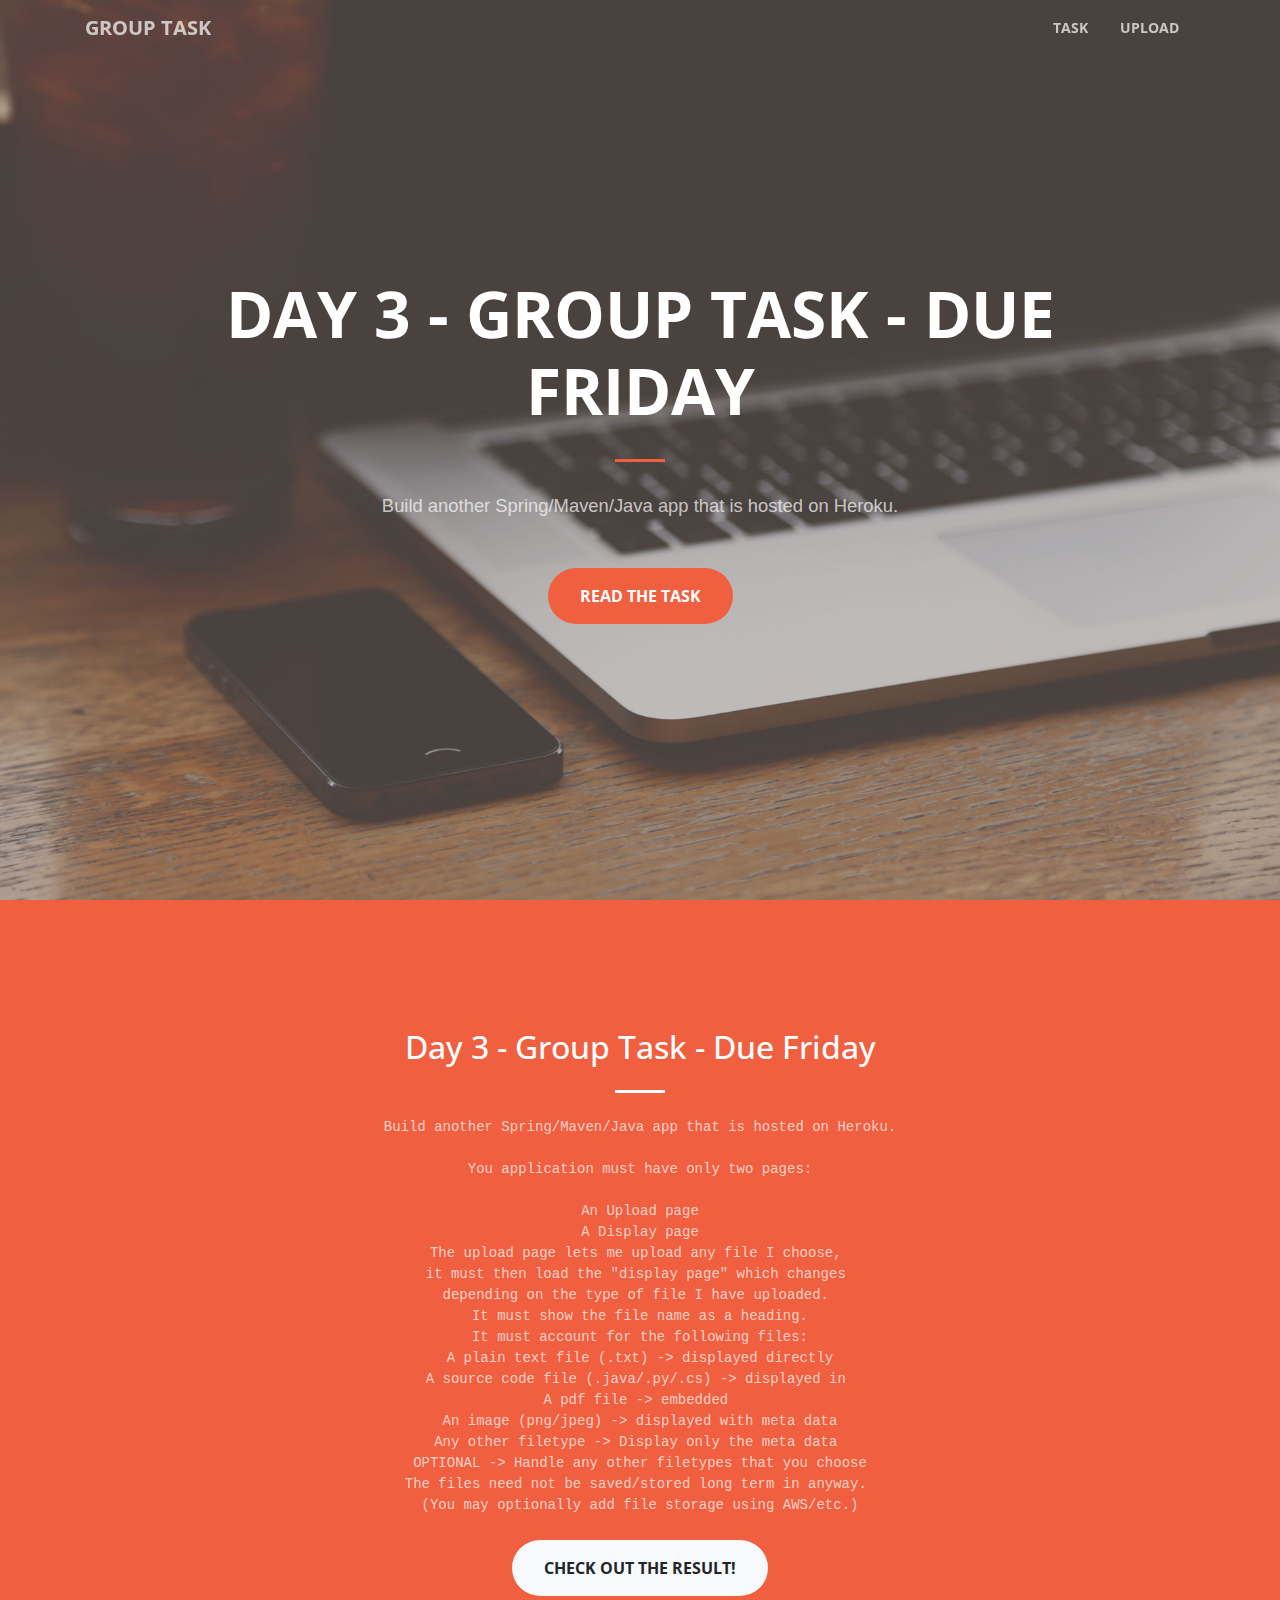
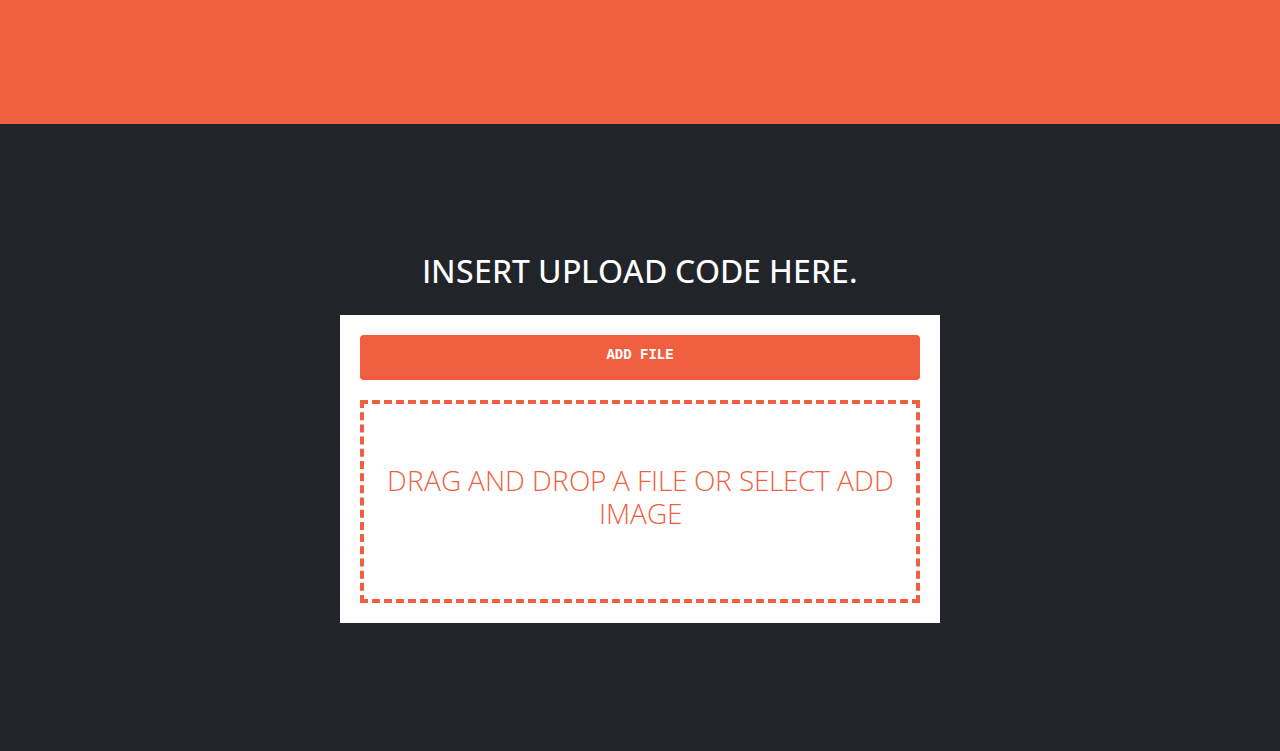
==== commit b3fa5e50: "added upload" ====
--- a/index.html
+++ b/index.html
@@ -23,6 +23,7 @@
 
     <!-- Custom styles for this template -->
     <link href="css/creative.min.css" rel="stylesheet">
+    <link href="css/upload.css" rel="stylesheet">
 
   </head>
 
@@ -90,7 +91,7 @@
 OPTIONAL -> Handle any other filetypes that you choose
 The files need not be saved/stored long term in anyway. 
 (You may optionally add file storage using AWS/etc.)</pre>
-            <a class="btn btn-light btn-xl js-scroll-trigger" href="#upload">Check out the result!</a>
+            <a class="btn btn-light btn-xl js-scroll-trigger" href="#Upload">Check out the result!</a>
           </div>
         </div>
       </div>
@@ -101,13 +102,23 @@
     <section id ="upload" class="bg-dark text-white">
       <div class="container text-center">
         <h2 class="mb-4">INSERT UPLOAD CODE HERE.</h2>
-        <form action="/action_page.php">
-          <input type="file">
-            </br>
-          </br>
-          <a  id="submit" class="btn btn-light btn-xl sr-button" href="second.html#present">Upload files</a>
-        </form>
-        
+
+      <div class="file-upload">
+  <button class="file-upload-btn" type="button" onclick="$('.file-upload-input').trigger( 'click' )">Add File</button>
+
+  <div class="image-upload-wrap">
+    <input class="file-upload-input" type='file' onchange="readURL(this);" accept="image/*" />
+    <div class="drag-text">
+      <h3>Drag and drop a file or select add Image</h3>
+    </div>
+  </div>
+  <div class="file-upload-content">
+    <img class="file-upload-image" src="#" alt="your image" />
+    <div class="btn btn-light btn-xl sr-button" class="image-title-wrap">
+      <button type="button" onclick="removeUpload()" class="remove-image">Remove <span class="image-title">Uploaded File</span></button>
+    </div>
+  </div>
+</div>
       </div>
     </section>
 
@@ -123,6 +134,7 @@
 
     <!-- Custom scripts for this template -->
     <script src="js/creative.min.js"></script>
+    <script src="js/upload.js"></script>
 
   </body>
 
--- a/css/upload.css
+++ b/css/upload.css
@@ -0,0 +1,116 @@
+body {
+  font-family: sans-serif;
+  background-color: #eeeeee;
+}
+
+.file-upload {
+  background-color: #ffffff;
+  width: 600px;
+  margin: 0 auto;
+  padding: 20px;
+}
+
+.file-upload-btn {
+  width: 100%;
+  margin: 0;
+  color: #fff;
+  background: #f05f40;
+  border: none;
+  padding: 10px;
+  border-radius: 4px;
+  border-bottom: 4px solid #f05940;
+  transition: all .2s ease;
+  outline: none;
+  text-transform: uppercase;
+  font-weight: 700;
+}
+
+.file-upload-btn:hover {
+  background: #1a1a1a;
+  color: #ffffff;
+  transition: all .2s ease;
+  cursor: pointer;
+}
+
+.file-upload-btn:active {
+  border: 0;
+  transition: all .2s ease;
+}
+
+.file-upload-content {
+  display: none;
+  text-align: center;
+}
+
+.file-upload-input {
+  position: absolute;
+  margin: 0;
+  padding: 0;
+  width: 100%;
+  height: 100%;
+  outline: none;
+  opacity: 0;
+  cursor: pointer;
+}
+
+.image-upload-wrap {
+  margin-top: 20px;
+  border: 4px dashed #f05f40;
+  position: relative;
+}
+
+.image-dropping,
+.image-upload-wrap:hover {
+  background-color: #1a1a1a;
+  border: 4px dashed #ffffff;
+}
+
+.image-title-wrap {
+  padding: 0 15px 15px 15px;
+  color: #222;
+}
+
+.drag-text {
+  text-align: center;
+}
+
+.drag-text h3 {
+  font-weight: 100;
+  text-transform: uppercase;
+  color: #f05f40;
+  padding: 60px 0;
+}
+
+.file-upload-image {
+  max-height: 200px;
+  max-width: 200px;
+  margin: auto;
+  padding: 20px;
+}
+
+.remove-image {
+  width: 200px;
+  margin: 0;
+  color: #fff;
+  background: #cd4535;
+  border: none;
+  padding: 10px;
+  border-radius: 4px;
+  border-bottom: 4px solid #b02818;
+  transition: all .2s ease;
+  outline: none;
+  text-transform: uppercase;
+  font-weight: 700;
+}
+
+.remove-image:hover {
+  background: #c13b2a;
+  color: #ffffff;
+  transition: all .2s ease;
+  cursor: pointer;
+}
+
+.remove-image:active {
+  border: 0;
+  transition: all .2s ease;
+}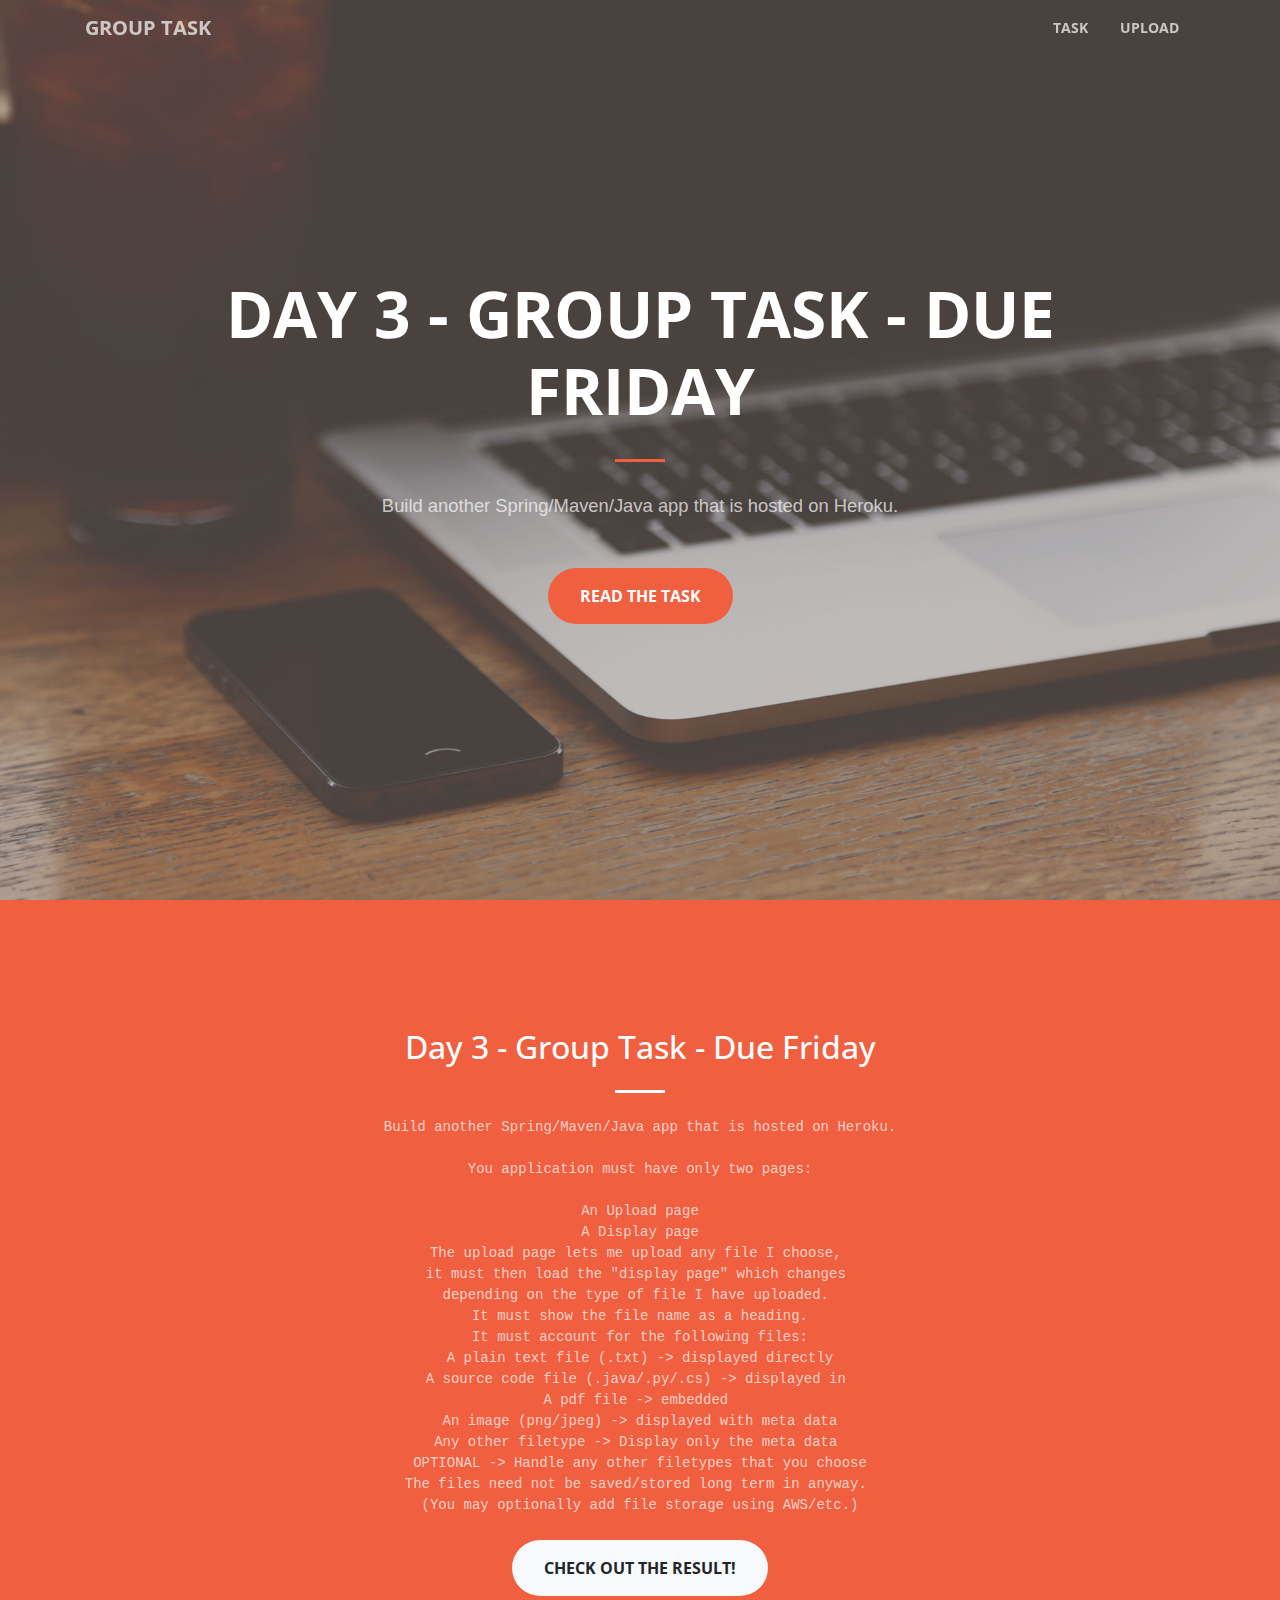
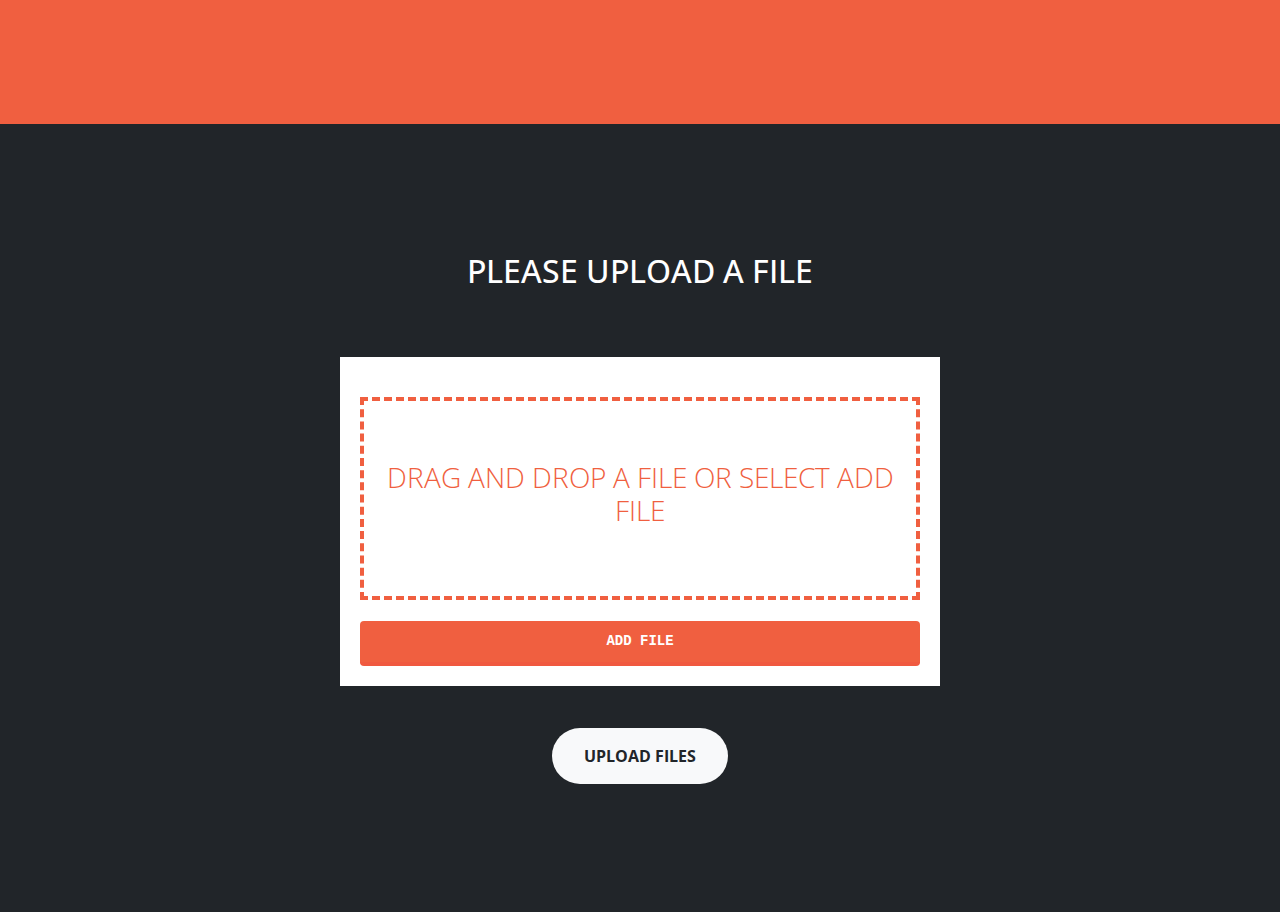
==== commit 50eb7b74: "buttonfix" ====
--- a/index.html
+++ b/index.html
@@ -91,7 +91,7 @@
 OPTIONAL -> Handle any other filetypes that you choose
 The files need not be saved/stored long term in anyway. 
 (You may optionally add file storage using AWS/etc.)</pre>
-            <a class="btn btn-light btn-xl js-scroll-trigger" href="#Upload">Check out the result!</a>
+            <a class="btn btn-light btn-xl js-scroll-trigger" href="#upload">Check out the result!</a>
           </div>
         </div>
       </div>
@@ -101,24 +101,29 @@
 
     <section id ="upload" class="bg-dark text-white">
       <div class="container text-center">
-        <h2 class="mb-4">INSERT UPLOAD CODE HERE.</h2>
+        <h2 class="mb-4">PLEASE UPLOAD A FILE</h2>
+        <br>
+        <br>
+        <div class="file-upload">
+          <div class="image-upload-wrap">
+            <input class="file-upload-input" type='file' onchange="readURL(this);" accept="image/*" />
+            <div class="drag-text">
+              <h3>Drag and drop a file or select add file</h3>
+            </div>
+          </div>
+            <br>
+          <button class="file-upload-btn" type="button" onclick="$('.file-upload-input').trigger( 'click' )">Add File</button>
+          <div class="file-upload-content">
+            <img class="file-upload-image" src="#" alt="your image" />
+            <div class="btn btn-light btn-xl sr-button" class="image-title-wrap">
+              <button type="button" onclick="removeUpload()" class="remove-image">Remove <span class="image-title">Uploaded File</span></button>
+            </div>
+          </div>
+        </div>
+        <br>
+        <br>
+        <a class="btn btn-light btn-xl js-scroll-trigger" href="second.html#present">Upload files</a>
 
-      <div class="file-upload">
-  <button class="file-upload-btn" type="button" onclick="$('.file-upload-input').trigger( 'click' )">Add File</button>
-
-  <div class="image-upload-wrap">
-    <input class="file-upload-input" type='file' onchange="readURL(this);" accept="image/*" />
-    <div class="drag-text">
-      <h3>Drag and drop a file or select add Image</h3>
-    </div>
-  </div>
-  <div class="file-upload-content">
-    <img class="file-upload-image" src="#" alt="your image" />
-    <div class="btn btn-light btn-xl sr-button" class="image-title-wrap">
-      <button type="button" onclick="removeUpload()" class="remove-image">Remove <span class="image-title">Uploaded File</span></button>
-    </div>
-  </div>
-</div>
       </div>
     </section>
 
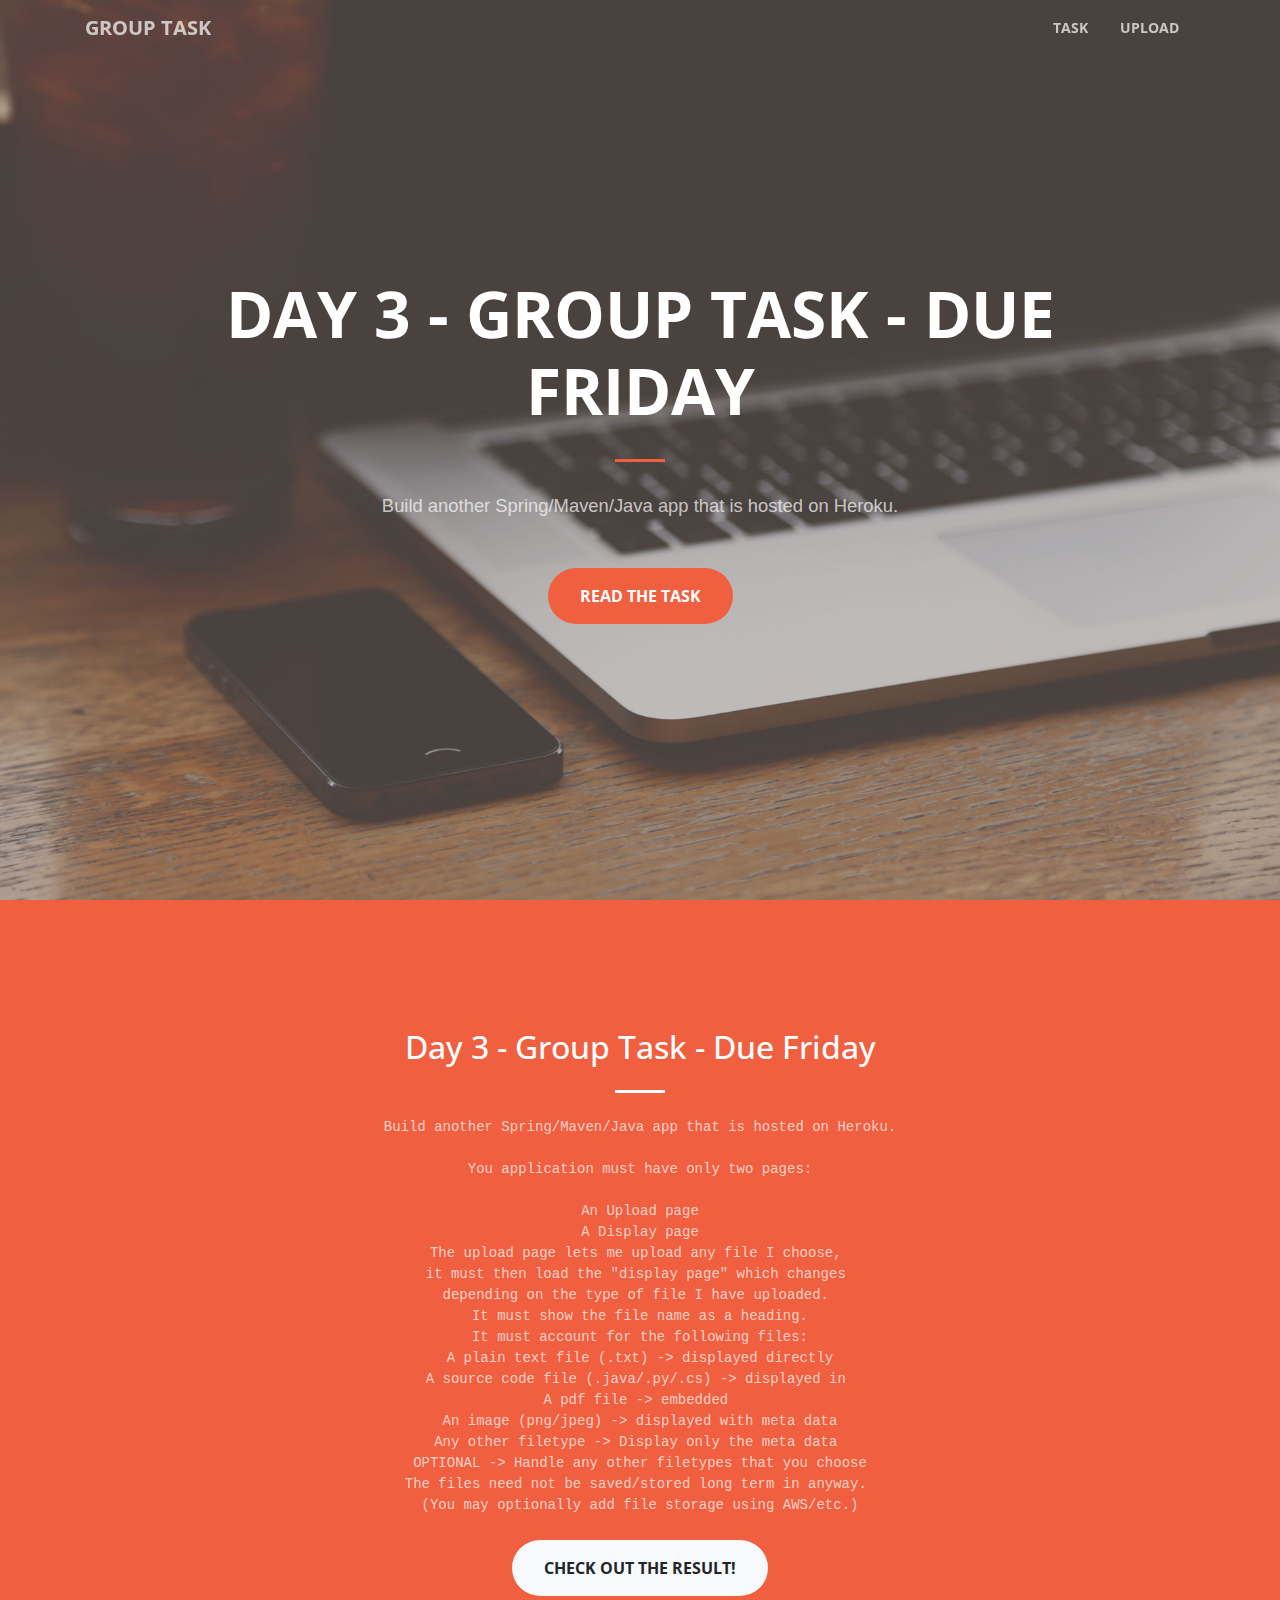
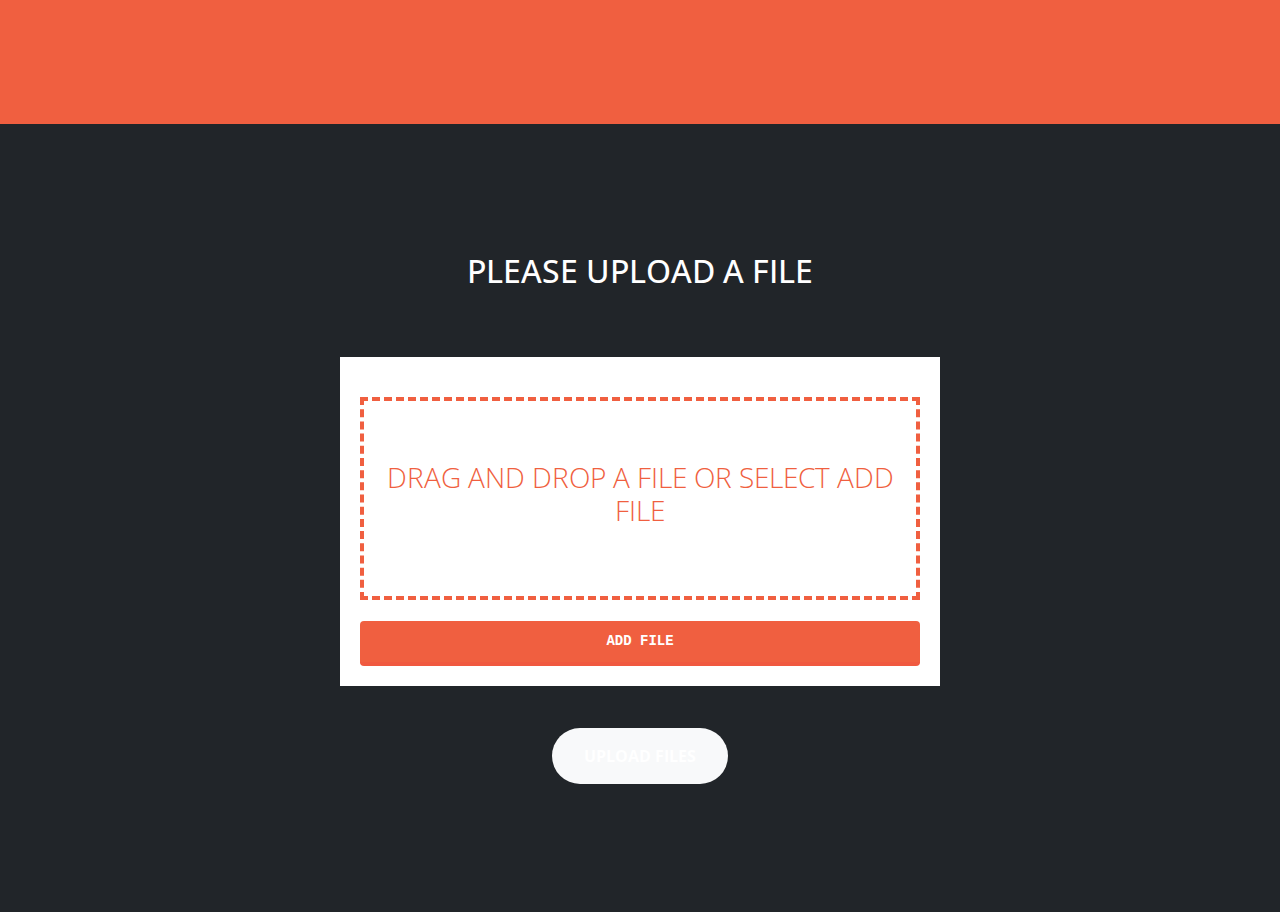
==== commit fef0572d: "added else ifs" ====
--- a/index.html
+++ b/index.html
@@ -106,7 +106,7 @@
         <br>
         <div class="file-upload">
           <div class="image-upload-wrap">
-            <input class="file-upload-input" type='file' onchange="readURL(this);" accept="image/*" />
+            <input id="fileUpload" class="file-upload-input" type='file' onchange="readURL(this);" accept="image/*" />
             <div class="drag-text">
               <h3>Drag and drop a file or select add file</h3>
             </div>
@@ -122,7 +122,7 @@
         </div>
         <br>
         <br>
-        <a class="btn btn-light btn-xl js-scroll-trigger" href="second.html#present">Upload files</a>
+        <a id="uploadBtn" class="btn btn-light btn-xl js-scroll-trigger"  onclick="readFile()">Upload files</a>
 
       </div>
     </section>
@@ -131,6 +131,7 @@
     <!-- Bootstrap core JavaScript -->
     <script src="vendor/jquery/jquery.min.js"></script>
     <script src="vendor/bootstrap/js/bootstrap.bundle.min.js"></script>
+      <script src="javascript.js"></script>
 
     <!-- Plugin JavaScript -->
     <script src="vendor/jquery-easing/jquery.easing.min.js"></script>
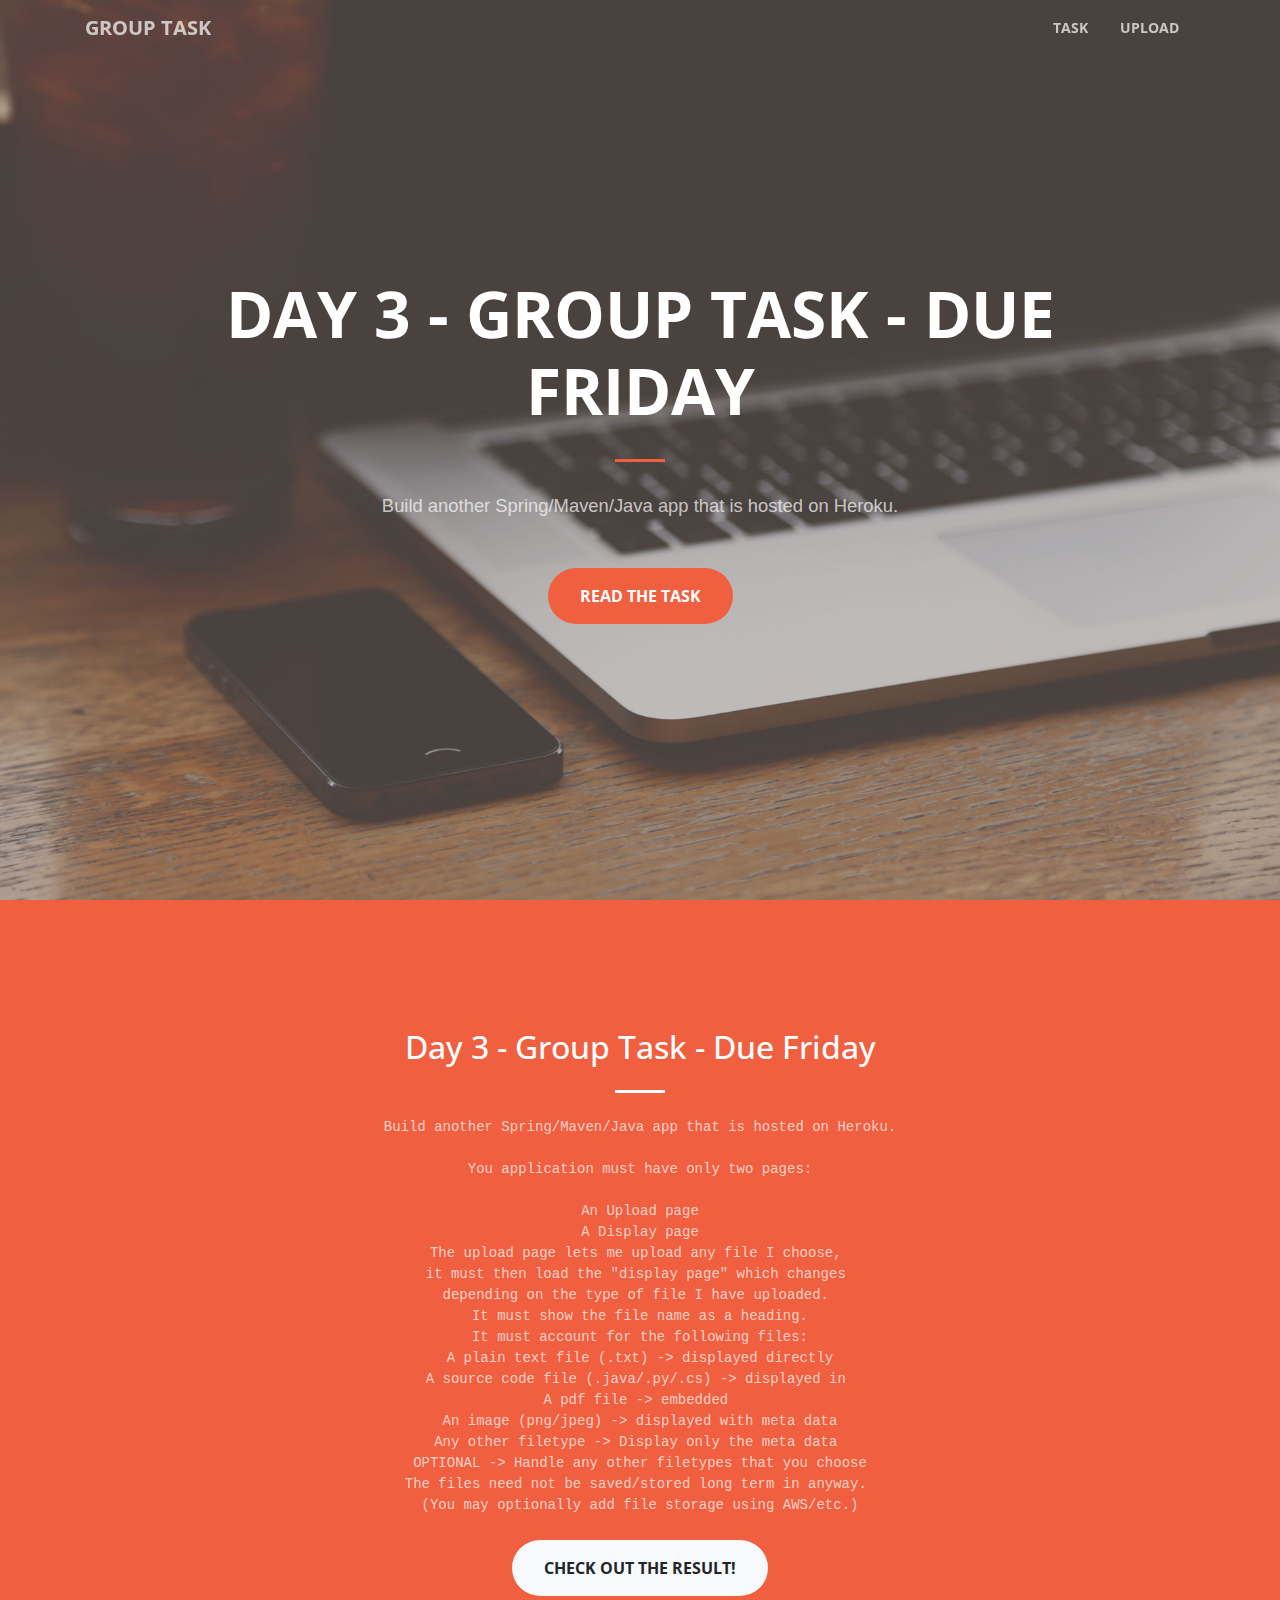
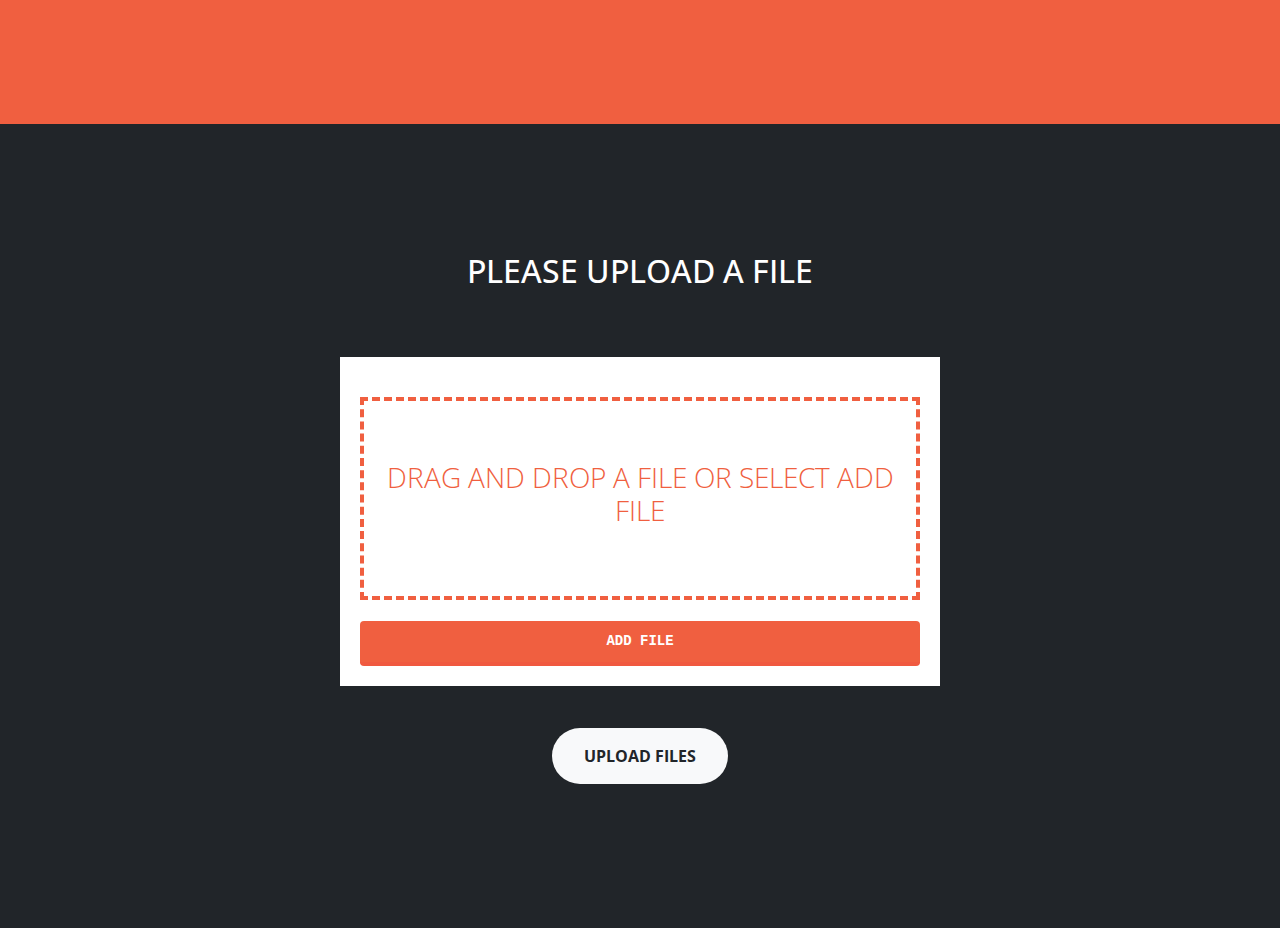
==== commit f17190a4: "bihghi" ====
--- a/index.html
+++ b/index.html
@@ -72,7 +72,8 @@
           <div class="col-lg-8 mx-auto text-center">
             <h2 class="section-heading text-white">Day 3 - Group Task - Due Friday</h2>
             <hr class="light my-4">
-            <pre class="text-faded mb-4">Build another Spring/Maven/Java app that is hosted on Heroku.
+            <pre class="text-faded mb-4">
+Build another Spring/Maven/Java app that is hosted on Heroku.
 
 You application must have only two pages:
 
@@ -122,7 +123,8 @@
         </div>
         <br>
         <br>
-        <a id="uploadBtn" class="btn btn-light btn-xl js-scroll-trigger"  onclick="readFile()">Upload files</a>
+        <a id="uploadBtn" class="btn btn-light btn-xl js-scroll-trigger" a href="/second.html" onclick="readFile()">Upload files</a>
+        <p id="showFile"></p>
 
       </div>
     </section>
@@ -131,7 +133,6 @@
     <!-- Bootstrap core JavaScript -->
     <script src="vendor/jquery/jquery.min.js"></script>
     <script src="vendor/bootstrap/js/bootstrap.bundle.min.js"></script>
-      <script src="javascript.js"></script>
 
     <!-- Plugin JavaScript -->
     <script src="vendor/jquery-easing/jquery.easing.min.js"></script>
@@ -141,6 +142,8 @@
     <!-- Custom scripts for this template -->
     <script src="js/creative.min.js"></script>
     <script src="js/upload.js"></script>
+    <script src="js/javascript.js"></script>
+
 
   </body>
 
